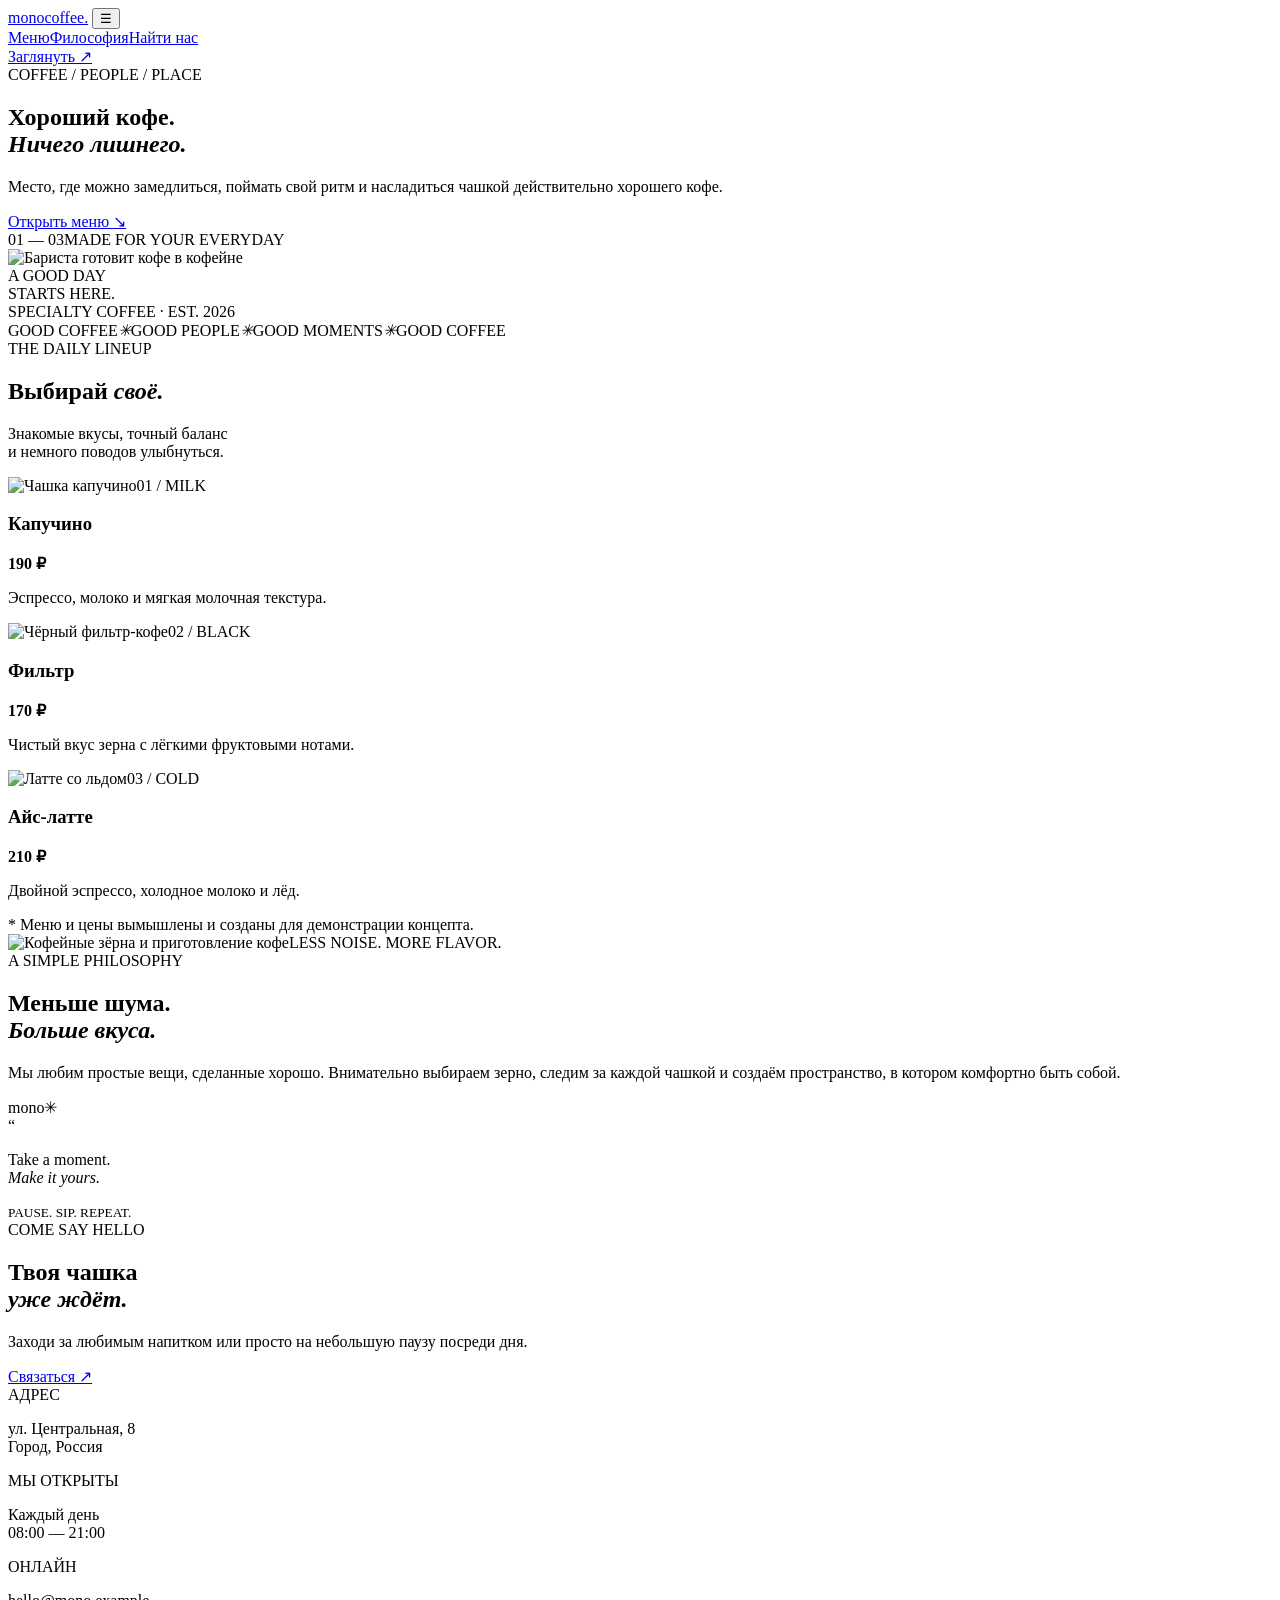
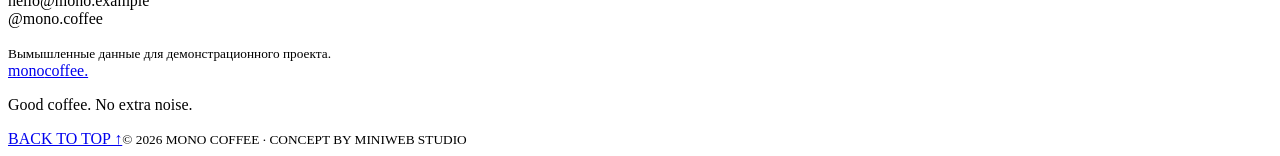
==== coffee/index.html @ cde1742e "Add Mono Coffee portfolio concept website" ====
<!DOCTYPE html>
<html lang="ru">
<head>
  <meta charset="UTF-8">
  <meta name="viewport" content="width=device-width, initial-scale=1.0">
  <meta name="theme-color" content="#e9e5dc">
  <meta name="description" content="Mono Coffee — концепт современной городской кофейни.">
  <title>Mono Coffee — кофе без лишнего</title>
  <link rel="preconnect" href="https://fonts.googleapis.com">
  <link rel="preconnect" href="https://fonts.gstatic.com" crossorigin>
  <link href="https://fonts.googleapis.com/css2?family=DM+Sans:wght@400;500;600;700&family=Playfair+Display:ital,wght@0,500;0,600;1,500;1,600&display=swap" rel="stylesheet">
  <link rel="stylesheet" href="style.css">
  <script src="script.js" defer></script>
</head>
<body>
  <header class="header">
    <a class="logo" href="#home">mono<span>coffee.</span></a>
    <button class="menu-toggle" id="menuToggle" aria-label="Открыть меню" aria-expanded="false">☰</button>
    <nav class="nav" id="nav"><a href="#menu">Меню</a><a href="#philosophy">Философия</a><a href="#visit">Найти нас</a></nav>
    <a class="header-cta" href="#visit">Заглянуть ↗</a>
  </header>

  <main>
    <section class="hero" id="home">
      <div class="hero-text">
        <div class="eyebrow"><span></span> COFFEE / PEOPLE / PLACE</div>
        <h1>Хороший кофе.<br><em>Ничего лишнего.</em></h1>
        <p>Место, где можно замедлиться, поймать свой ритм и насладиться чашкой действительно хорошего кофе.</p>
        <a class="button" href="#menu">Открыть меню <span>↘</span></a>
        <div class="hero-foot"><span>01 — 03</span><span>MADE FOR YOUR EVERYDAY</span></div>
      </div>
      <div class="hero-image">
        <img src="https://images.unsplash.com/photo-1442512595331-e89e73853f31?auto=format&fit=crop&w=1200&q=85" alt="Бариста готовит кофе в кофейне">
        <div class="image-label">A GOOD DAY<br>STARTS HERE.</div>
        <span class="vertical-note">SPECIALTY COFFEE · EST. 2026</span>
      </div>
    </section>

    <section class="ticker"><span>GOOD COFFEE</span><i>✳</i><span>GOOD PEOPLE</span><i>✳</i><span>GOOD MOMENTS</span><i>✳</i><span>GOOD COFFEE</span></section>

    <section class="menu section" id="menu">
      <div class="section-head"><div><div class="eyebrow">THE DAILY LINEUP</div><h2>Выбирай <em>своё.</em></h2></div><p>Знакомые вкусы, точный баланс<br>и немного поводов улыбнуться.</p></div>
      <div class="menu-grid">
        <article class="menu-card"><div class="menu-photo"><img src="https://images.unsplash.com/photo-1514432324607-a09d9b4aefdd?auto=format&fit=crop&w=800&q=85" alt="Чашка капучино"><span>01 / MILK</span></div><div class="menu-title"><h3>Капучино</h3><b>190 ₽</b></div><p>Эспрессо, молоко и мягкая молочная текстура.</p></article>
        <article class="menu-card"><div class="menu-photo"><img src="https://images.unsplash.com/photo-1517701604599-bb29b565090c?auto=format&fit=crop&w=800&q=85" alt="Чёрный фильтр-кофе"><span>02 / BLACK</span></div><div class="menu-title"><h3>Фильтр</h3><b>170 ₽</b></div><p>Чистый вкус зерна с лёгкими фруктовыми нотами.</p></article>
        <article class="menu-card"><div class="menu-photo"><img src="https://images.unsplash.com/photo-1461023058943-07fcbe16d735?auto=format&fit=crop&w=800&q=85" alt="Латте со льдом"><span>03 / COLD</span></div><div class="menu-title"><h3>Айс-латте</h3><b>210 ₽</b></div><p>Двойной эспрессо, холодное молоко и лёд.</p></article>
      </div>
      <div class="menu-foot">* Меню и цены вымышлены и созданы для демонстрации концепта.</div>
    </section>

    <section class="philosophy" id="philosophy">
      <div class="philosophy-photo"><img src="https://images.unsplash.com/photo-1495474472287-4d71bcdd2085?auto=format&fit=crop&w=1100&q=85" alt="Кофейные зёрна и приготовление кофе"><span>LESS NOISE. MORE FLAVOR.</span></div>
      <div class="philosophy-copy"><div class="eyebrow">A SIMPLE PHILOSOPHY</div><h2>Меньше шума.<br><em>Больше вкуса.</em></h2><p>Мы любим простые вещи, сделанные хорошо. Внимательно выбираем зерно, следим за каждой чашкой и создаём пространство, в котором комфортно быть собой.</p><div class="coffee-sign">mono<span>✳</span></div></div>
    </section>

    <section class="quote"><span>“</span><p>Take a moment.<br><em>Make it yours.</em></p><small>PAUSE. SIP. REPEAT.</small></section>

    <section class="visit section" id="visit">
      <div><div class="eyebrow">COME SAY HELLO</div><h2>Твоя чашка<br><em>уже ждёт.</em></h2><p>Заходи за любимым напитком или просто на небольшую паузу посреди дня.</p><a class="button" href="mailto:hello@mono.example">Связаться ↗</a></div>
      <div class="visit-info"><div><span>АДРЕС</span><p>ул. Центральная, 8<br>Город, Россия</p></div><div><span>МЫ ОТКРЫТЫ</span><p>Каждый день<br>08:00 — 21:00</p></div><div><span>ОНЛАЙН</span><p>hello@mono.example<br>@mono.coffee</p></div><small>Вымышленные данные для демонстрационного проекта.</small></div>
    </section>
  </main>

  <footer class="footer"><a class="logo" href="#home">mono<span>coffee.</span></a><p>Good coffee. No extra noise.</p><a href="#home">BACK TO TOP ↑</a><small>© 2026 MONO COFFEE · CONCEPT BY MINIWEB STUDIO</small></footer>
</body>
</html>
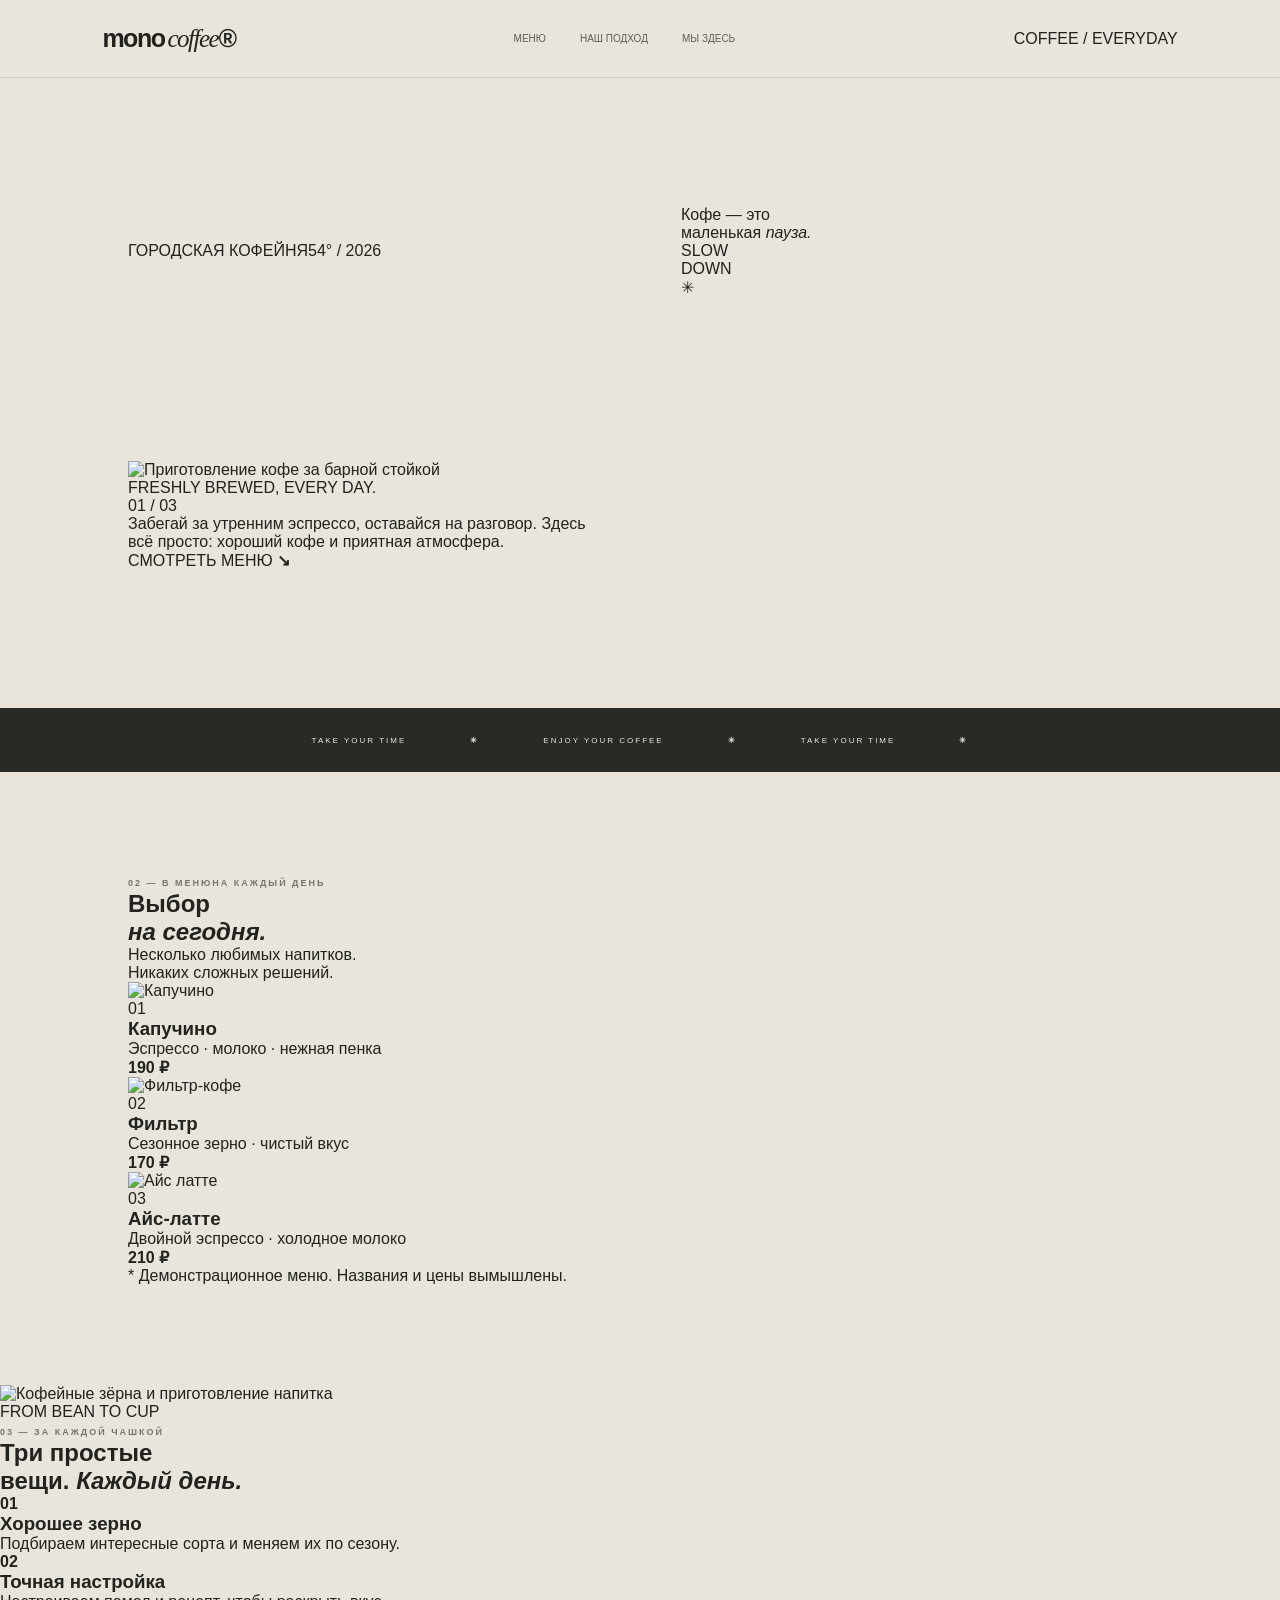
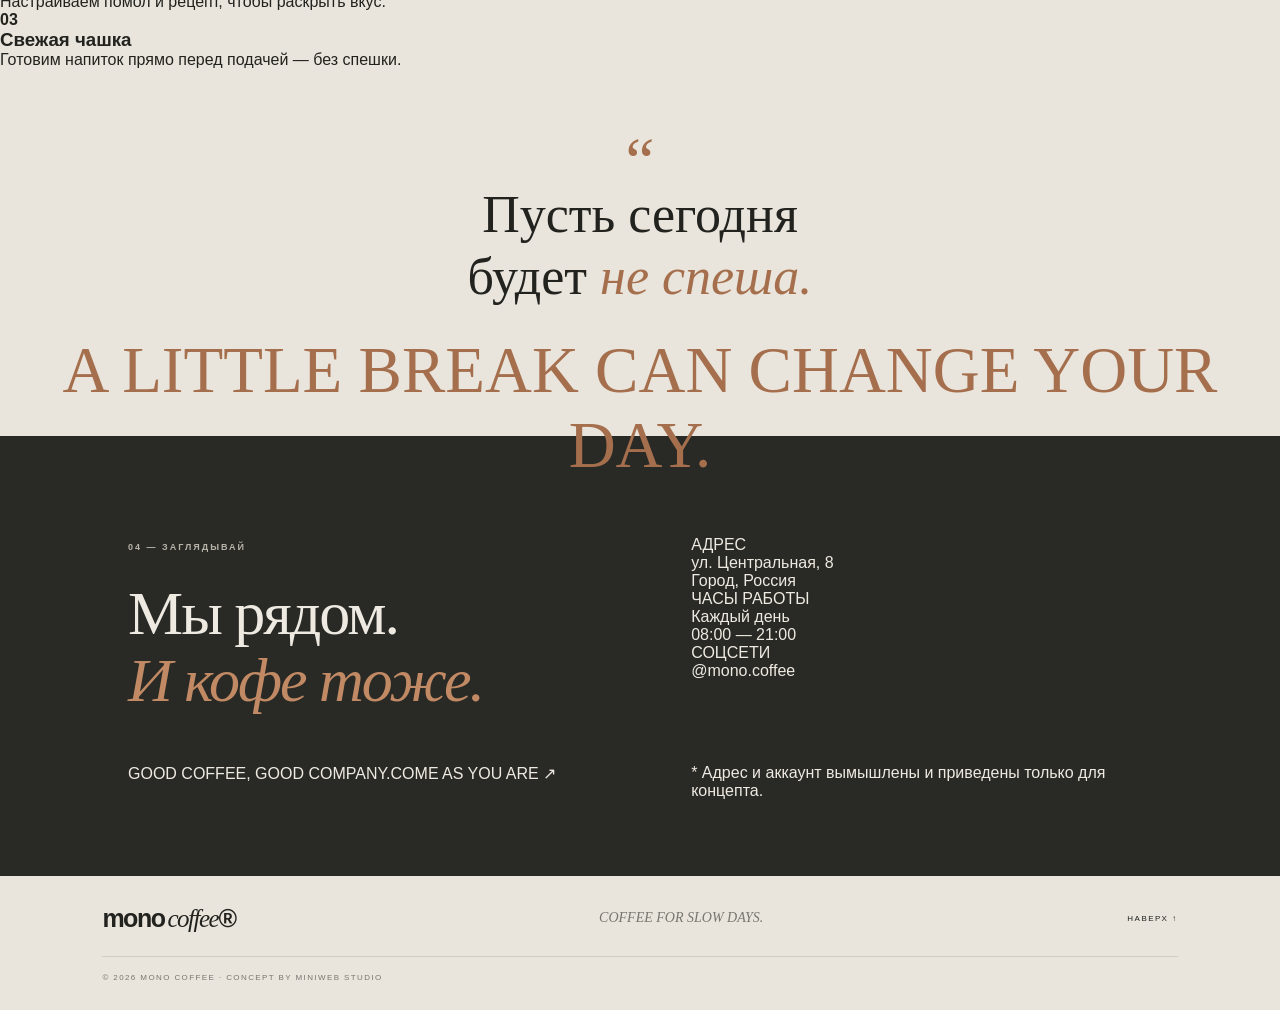
==== commit 06730472: "Redesign Mono Coffee concept" ====
--- a/coffee/index.html
+++ b/coffee/index.html
@@ -3,64 +3,108 @@
 <head>
   <meta charset="UTF-8">
   <meta name="viewport" content="width=device-width, initial-scale=1.0">
-  <meta name="theme-color" content="#e9e5dc">
-  <meta name="description" content="Mono Coffee — концепт современной городской кофейни.">
-  <title>Mono Coffee — кофе без лишнего</title>
+  <meta name="theme-color" content="#eee9df">
+  <meta name="description" content="Mono Coffee — городская кофейня и specialty coffee.">
+  <title>Mono Coffee — coffee for slow days</title>
   <link rel="preconnect" href="https://fonts.googleapis.com">
   <link rel="preconnect" href="https://fonts.gstatic.com" crossorigin>
-  <link href="https://fonts.googleapis.com/css2?family=DM+Sans:wght@400;500;600;700&family=Playfair+Display:ital,wght@0,500;0,600;1,500;1,600&display=swap" rel="stylesheet">
+  <link href="https://fonts.googleapis.com/css2?family=DM+Mono:wght@400;500&family=Manrope:wght@400;500;600;700;800&display=swap" rel="stylesheet">
   <link rel="stylesheet" href="style.css">
   <script src="script.js" defer></script>
 </head>
 <body>
   <header class="header">
-    <a class="logo" href="#home">mono<span>coffee.</span></a>
+    <a class="logo" href="#home">mono<span>coffee</span><i>®</i></a>
     <button class="menu-toggle" id="menuToggle" aria-label="Открыть меню" aria-expanded="false">☰</button>
-    <nav class="nav" id="nav"><a href="#menu">Меню</a><a href="#philosophy">Философия</a><a href="#visit">Найти нас</a></nav>
-    <a class="header-cta" href="#visit">Заглянуть ↗</a>
+    <nav class="nav" id="nav">
+      <a href="#menu">МЕНЮ</a>
+      <a href="#process">НАШ ПОДХОД</a>
+      <a href="#visit">МЫ ЗДЕСЬ</a>
+    </nav>
+    <span class="header-note">COFFEE / EVERYDAY</span>
   </header>
 
   <main>
     <section class="hero" id="home">
-      <div class="hero-text">
-        <div class="eyebrow"><span></span> COFFEE / PEOPLE / PLACE</div>
-        <h1>Хороший кофе.<br><em>Ничего лишнего.</em></h1>
-        <p>Место, где можно замедлиться, поймать свой ритм и насладиться чашкой действительно хорошего кофе.</p>
-        <a class="button" href="#menu">Открыть меню <span>↘</span></a>
-        <div class="hero-foot"><span>01 — 03</span><span>MADE FOR YOUR EVERYDAY</span></div>
+      <div class="hero-top"><span>ГОРОДСКАЯ КОФЕЙНЯ</span><span>54° / 2026</span></div>
+      <div class="hero-title">
+        <p>Кофе — это<br>маленькая <em>пауза.</em></p>
+        <span class="hero-stamp">SLOW<br>DOWN<br>✳</span>
       </div>
-      <div class="hero-image">
-        <img src="https://images.unsplash.com/photo-1442512595331-e89e73853f31?auto=format&fit=crop&w=1200&q=85" alt="Бариста готовит кофе в кофейне">
-        <div class="image-label">A GOOD DAY<br>STARTS HERE.</div>
-        <span class="vertical-note">SPECIALTY COFFEE · EST. 2026</span>
+      <div class="hero-bottom">
+        <div class="hero-photo">
+          <img src="https://images.unsplash.com/photo-1442512595331-e89e73853f31?auto=format&fit=crop&w=1500&q=85" alt="Приготовление кофе за барной стойкой">
+          <span>FRESHLY BREWED, EVERY DAY.</span>
+        </div>
+        <div class="hero-intro">
+          <span class="number">01 / 03</span>
+          <p>Забегай за утренним эспрессо, оставайся на разговор. Здесь всё просто: хороший кофе и приятная атмосфера.</p>
+          <a href="#menu" class="text-link">СМОТРЕТЬ МЕНЮ <b>↘</b></a>
+        </div>
       </div>
     </section>
 
-    <section class="ticker"><span>GOOD COFFEE</span><i>✳</i><span>GOOD PEOPLE</span><i>✳</i><span>GOOD MOMENTS</span><i>✳</i><span>GOOD COFFEE</span></section>
+    <div class="ticker"><span>TAKE YOUR TIME</span><b>✳</b><span>ENJOY YOUR COFFEE</span><b>✳</b><span>TAKE YOUR TIME</span><b>✳</b></div>
 
     <section class="menu section" id="menu">
-      <div class="section-head"><div><div class="eyebrow">THE DAILY LINEUP</div><h2>Выбирай <em>своё.</em></h2></div><p>Знакомые вкусы, точный баланс<br>и немного поводов улыбнуться.</p></div>
-      <div class="menu-grid">
-        <article class="menu-card"><div class="menu-photo"><img src="https://images.unsplash.com/photo-1514432324607-a09d9b4aefdd?auto=format&fit=crop&w=800&q=85" alt="Чашка капучино"><span>01 / MILK</span></div><div class="menu-title"><h3>Капучино</h3><b>190 ₽</b></div><p>Эспрессо, молоко и мягкая молочная текстура.</p></article>
-        <article class="menu-card"><div class="menu-photo"><img src="https://images.unsplash.com/photo-1517701604599-bb29b565090c?auto=format&fit=crop&w=800&q=85" alt="Чёрный фильтр-кофе"><span>02 / BLACK</span></div><div class="menu-title"><h3>Фильтр</h3><b>170 ₽</b></div><p>Чистый вкус зерна с лёгкими фруктовыми нотами.</p></article>
-        <article class="menu-card"><div class="menu-photo"><img src="https://images.unsplash.com/photo-1461023058943-07fcbe16d735?auto=format&fit=crop&w=800&q=85" alt="Латте со льдом"><span>03 / COLD</span></div><div class="menu-title"><h3>Айс-латте</h3><b>210 ₽</b></div><p>Двойной эспрессо, холодное молоко и лёд.</p></article>
+      <div class="section-top"><span class="eyebrow">02 — В МЕНЮ</span><span class="eyebrow">НА КАЖДЫЙ ДЕНЬ</span></div>
+      <div class="menu-heading"><h2>Выбор<br><em>на сегодня.</em></h2><p>Несколько любимых напитков.<br>Никаких сложных решений.</p></div>
+      <div class="menu-list">
+        <article class="menu-item">
+          <div class="menu-img"><img src="https://images.unsplash.com/photo-1514432324607-a09d9b4aefdd?auto=format&fit=crop&w=700&q=85" alt="Капучино"><span>01</span></div>
+          <div class="menu-desc"><h3>Капучино</h3><p>Эспрессо · молоко · нежная пенка</p></div><b class="price">190 ₽</b>
+        </article>
+        <article class="menu-item">
+          <div class="menu-img"><img src="https://images.unsplash.com/photo-1517701604599-bb29b565090c?auto=format&fit=crop&w=700&q=85" alt="Фильтр-кофе"><span>02</span></div>
+          <div class="menu-desc"><h3>Фильтр</h3><p>Сезонное зерно · чистый вкус</p></div><b class="price">170 ₽</b>
+        </article>
+        <article class="menu-item">
+          <div class="menu-img"><img src="https://images.unsplash.com/photo-1461023058943-07fcbe16d735?auto=format&fit=crop&w=700&q=85" alt="Айс латте"><span>03</span></div>
+          <div class="menu-desc"><h3>Айс-латте</h3><p>Двойной эспрессо · холодное молоко</p></div><b class="price">210 ₽</b>
+        </article>
       </div>
-      <div class="menu-foot">* Меню и цены вымышлены и созданы для демонстрации концепта.</div>
+      <p class="disclaimer">* Демонстрационное меню. Названия и цены вымышлены.</p>
     </section>
 
-    <section class="philosophy" id="philosophy">
-      <div class="philosophy-photo"><img src="https://images.unsplash.com/photo-1495474472287-4d71bcdd2085?auto=format&fit=crop&w=1100&q=85" alt="Кофейные зёрна и приготовление кофе"><span>LESS NOISE. MORE FLAVOR.</span></div>
-      <div class="philosophy-copy"><div class="eyebrow">A SIMPLE PHILOSOPHY</div><h2>Меньше шума.<br><em>Больше вкуса.</em></h2><p>Мы любим простые вещи, сделанные хорошо. Внимательно выбираем зерно, следим за каждой чашкой и создаём пространство, в котором комфортно быть собой.</p><div class="coffee-sign">mono<span>✳</span></div></div>
+    <section class="process" id="process">
+      <div class="process-image">
+        <img src="https://images.unsplash.com/photo-1495474472287-4d71bcdd2085?auto=format&fit=crop&w=1300&q=85" alt="Кофейные зёрна и приготовление напитка">
+        <span class="image-tag">FROM BEAN TO CUP</span>
+      </div>
+      <div class="process-content">
+        <span class="eyebrow">03 — ЗА КАЖДОЙ ЧАШКОЙ</span>
+        <h2>Три простые<br>вещи. <em>Каждый день.</em></h2>
+        <div class="process-steps">
+          <article><b>01</b><div><h3>Хорошее зерно</h3><p>Подбираем интересные сорта и меняем их по сезону.</p></div></article>
+          <article><b>02</b><div><h3>Точная настройка</h3><p>Настраиваем помол и рецепт, чтобы раскрыть вкус.</p></div></article>
+          <article><b>03</b><div><h3>Свежая чашка</h3><p>Готовим напиток прямо перед подачей — без спешки.</p></div></article>
+        </div>
+      </div>
     </section>
 
-    <section class="quote"><span>“</span><p>Take a moment.<br><em>Make it yours.</em></p><small>PAUSE. SIP. REPEAT.</small></section>
+    <section class="quote">
+      <span class="quote-mark">“</span>
+      <p>Пусть сегодня<br>будет <em>не спеша.</em></p>
+      <span class="quote-caption">A LITTLE BREAK CAN CHANGE YOUR DAY.</span>
+    </section>
 
     <section class="visit section" id="visit">
-      <div><div class="eyebrow">COME SAY HELLO</div><h2>Твоя чашка<br><em>уже ждёт.</em></h2><p>Заходи за любимым напитком или просто на небольшую паузу посреди дня.</p><a class="button" href="mailto:hello@mono.example">Связаться ↗</a></div>
-      <div class="visit-info"><div><span>АДРЕС</span><p>ул. Центральная, 8<br>Город, Россия</p></div><div><span>МЫ ОТКРЫТЫ</span><p>Каждый день<br>08:00 — 21:00</p></div><div><span>ОНЛАЙН</span><p>hello@mono.example<br>@mono.coffee</p></div><small>Вымышленные данные для демонстрационного проекта.</small></div>
+      <div class="visit-head"><span class="eyebrow">04 — ЗАГЛЯДЫВАЙ</span><h2>Мы рядом.<br><em>И кофе тоже.</em></h2></div>
+      <div class="visit-details">
+        <div><span>АДРЕС</span><p>ул. Центральная, 8<br>Город, Россия</p></div>
+        <div><span>ЧАСЫ РАБОТЫ</span><p>Каждый день<br>08:00 — 21:00</p></div>
+        <div><span>СОЦСЕТИ</span><p>@mono.coffee</p></div>
+      </div>
+      <div class="visit-bottom"><span>GOOD COFFEE, GOOD COMPANY.</span><span>COME AS YOU ARE ↗</span></div>
+      <p class="disclaimer">* Адрес и аккаунт вымышлены и приведены только для концепта.</p>
     </section>
   </main>
 
-  <footer class="footer"><a class="logo" href="#home">mono<span>coffee.</span></a><p>Good coffee. No extra noise.</p><a href="#home">BACK TO TOP ↑</a><small>© 2026 MONO COFFEE · CONCEPT BY MINIWEB STUDIO</small></footer>
+  <footer class="footer">
+    <a class="logo" href="#home">mono<span>coffee</span><i>®</i></a>
+    <p>COFFEE FOR SLOW DAYS.</p>
+    <a href="#home">НАВЕРХ ↑</a>
+    <small>© 2026 MONO COFFEE · CONCEPT BY MINIWEB STUDIO</small>
+  </footer>
 </body>
 </html>
--- a/coffee/style.css
+++ b/coffee/style.css
@@ -0,0 +1 @@
+:root{--bg:#e9e5dc;--paper:#f4f1ea;--ink:#22221f;--muted:#77766e;--line:#d1ccc1;--accent:#a56f4d;--dark:#292a26}*{box-sizing:border-box;margin:0;padding:0}html{scroll-behavior:smooth;scroll-padding-top:85px}body{background:var(--bg);color:var(--ink);font-family:"DM Sans",sans-serif}a{color:inherit;text-decoration:none}img{display:block;width:100%;height:100%;object-fit:cover}.header{height:78px;padding:0 8%;display:flex;align-items:center;justify-content:space-between;border-bottom:1px solid var(--line);position:sticky;top:0;background:rgba(233,229,220,.94);backdrop-filter:blur(12px);z-index:10}.logo{font-size:25px;font-weight:700;letter-spacing:-1.5px}.logo span{font-family:"Playfair Display",serif;font-weight:500;font-style:italic;margin-left:3px}.nav{display:flex;gap:34px}.nav a,.header-cta{font-size:10px;color:#5f5e57}.nav a:hover,.header-cta:hover{color:var(--accent)}.header-cta{border-bottom:1px solid #aaa397;padding-bottom:6px}.menu-toggle{display:none;border:0;background:none;font-size:24px}.hero{min-height:630px;padding:65px 10% 75px;display:grid;grid-template-columns:1fr 1fr;gap:8%;align-items:center}.eyebrow{font-size:9px;font-weight:700;letter-spacing:2px;color:#77766e}.eyebrow span{display:inline-block;width:6px;height:6px;border-radius:50%;background:var(--accent);margin-right:9px}.hero h1,.section-head h2,.philosophy-copy h2,.visit h2{font:500 clamp(48px,6vw,73px)/1.08 "Playfair Display",serif;letter-spacing:-2px;margin:26px 0}.hero h1 em,.section-head h2 em,.philosophy-copy h2 em,.visit h2 em,.quote em{font-weight:500;color:var(--accent)}.hero-text>p,.philosophy-copy>p,.visit>div>p{max-width:410px;color:var(--muted);font-size:12px;line-height:2}.button{display:inline-flex;align-items:center;gap:35px;margin-top:28px;padding:16px 21px;background:var(--ink);color:#f5f1e8;font-size:10px;transition:background .2s,transform .2s}.button:hover{background:var(--accent);transform:translateY(-3px)}.hero-foot{display:flex;gap:30px;margin-top:70px;font-size:8px;letter-spacing:1.5px;color:#89877e}.hero-image{height:460px;position:relative;margin-right:20px}.hero-image:after{content:"";position:absolute;inset:16px -16px -16px 16px;border:1px solid #a9a397}.hero-image img{position:relative;z-index:1;filter:saturate(.8)}.image-label{position:absolute;z-index:2;left:-30px;bottom:42px;background:var(--paper);padding:17px 20px;font:italic 17px/1.2 "Playfair Display",serif;color:var(--accent)}.vertical-note{position:absolute;right:-40px;top:20px;writing-mode:vertical-rl;font-size:7px;letter-spacing:2px;color:var(--muted)}.ticker{height:64px;background:var(--dark);color:#e9e5dc;display:flex;align-items:center;justify-content:center;gap:5%;font-size:8px;letter-spacing:2px}.ticker i{font-style:normal;color:#c08a65;font-size:15px}.section{padding:100px 10%}.section-head{display:flex;justify-content:space-between;align-items:end;margin-bottom:40px}.section-head h2{font-size:58px;margin:15px 0 0}.section-head>p{font-size:11px;line-height:1.8;color:var(--muted);padding-bottom:7px}.menu-grid{display:grid;grid-template-columns:repeat(3,1fr);gap:24px}.menu-photo{height:275px;position:relative;overflow:hidden;background:#d7d1c5}.menu-photo img{transition:transform .6s;filter:saturate(.82)}.menu-card:hover .menu-photo img{transform:scale(1.05)}.menu-photo span{position:absolute;left:12px;top:12px;padding:8px 10px;background:var(--paper);font-size:7px;letter-spacing:1.5px}.menu-title{display:flex;align-items:center;justify-content:space-between;margin:17px 0 7px}.menu-title h3{font:500 19px "Playfair Display",serif}.menu-title b{font-size:11px}.menu-card>p{font-size:10px;color:var(--muted);line-height:1.7}.menu-foot{font-size:9px;color:var(--muted);margin-top:28px}.philosophy{padding:85px 10%;background:#dcd6ca;display:grid;grid-template-columns:1.05fr .95fr;gap:9%;align-items:center}.philosophy-photo{height:430px;position:relative}.philosophy-photo img{filter:saturate(.7)}.philosophy-photo span{position:absolute;left:14px;bottom:14px;background:var(--paper);padding:10px 12px;font-size:7px;letter-spacing:1.5px}.philosophy-copy h2{font-size:clamp(45px,5vw,62px)}.philosophy-copy>p{max-width:420px}.coffee-sign{font:italic 38px "Playfair Display",serif;margin-top:42px}.coffee-sign span{font:15px "DM Sans",sans-serif;color:var(--accent);margin-left:10px}.quote{min-height:300px;display:flex;align-items:center;justify-content:center;flex-direction:column;text-align:center;padding:55px 15px}.quote>span{font:65px "Playfair Display",serif;color:var(--accent);height:48px}.quote p{font:500 clamp(36px,5vw,52px)/1.2 "Playfair Display",serif;margin:12px 0 24px}.quote small{font-size:8px;letter-spacing:2px;color:var(--muted)}.visit{background:var(--dark);color:#eeeae1;display:grid;grid-template-columns:1fr 1fr;gap:10%}.visit .eyebrow{color:#b8b3a8}.visit h2{font-size:clamp(45px,5vw,62px)}.visit h2 em{color:#c18a64}.visit>div>p{color:#aaa99f}.visit .button{background:#eeeae1;color:var(--dark)}.visit .button:hover{background:#c18a64}.visit-info{border-top:1px solid #565750}.visit-info>div{display:grid;grid-template-columns:125px 1fr;gap:15px;padding:19px 0;border-bottom:1px solid #565750}.visit-info span{font-size:8px;letter-spacing:1.5px;color:#c18a64}.visit-info p{font-size:11px;line-height:1.8;color:#d1cec5}.visit-info small{display:block;margin-top:17px;font-size:9px;color:#92938a;line-height:1.6}.footer{padding:28px 8%;display:flex;align-items:center;justify-content:space-between;flex-wrap:wrap;gap:15px}.footer>p{font:italic 14px "Playfair Display",serif;color:var(--muted)}.footer>a:nth-of-type(2){font-size:8px;letter-spacing:1.5px}.footer>small{width:100%;border-top:1px solid var(--line);padding-top:16px;margin-top:8px;font-size:8px;letter-spacing:1.4px;color:var(--muted)}.js-ready .menu-card,.js-ready .philosophy-photo,.js-ready .philosophy-copy,.js-ready .visit>div{opacity:0;transform:translateY(20px);transition:opacity .7s,transform .7s}.js-ready .visible{opacity:1!important;transform:translateY(0)!important}@media(max-width:850px){.hero{padding:60px 7%;gap:5%}.hero h1{font-size:56px}.hero-image{height:380px}.section{padding:80px 7%}.menu-photo{height:220px}.philosophy{padding:70px 7%;gap:6%}.philosophy-photo{height:350px}}@media(max-width:620px){.header{height:68px;padding:0 6%}.logo{font-size:23px}.menu-toggle{display:block}.header-cta{display:none}.nav{display:none;position:absolute;top:67px;left:0;right:0;background:var(--bg);padding:12px 7% 20px;flex-direction:column;gap:0;border-bottom:1px solid var(--line)}.nav.open{display:flex}.nav a{padding:13px 0}.hero{grid-template-columns:1fr;padding:52px 7% 65px;gap:42px}.hero h1{font-size:clamp(48px,12vw,64px)}.hero-foot{margin-top:40px}.hero-image{height:330px;margin:0 12px 0 0}.image-label{left:-12px}.vertical-note{right:-28px}.ticker{gap:12px;padding:0 10px}.ticker span{font-size:6px;letter-spacing:1px}.ticker i{font-size:10px}.section{padding:68px 7%}.section-head{display:block}.section-head>p{margin-top:15px}.section-head h2{font-size:48px}.menu-grid{grid-template-columns:1fr;gap:30px}.menu-photo{height:290px}.philosophy{grid-template-columns:1fr;padding:65px 7%;gap:38px}.philosophy-photo{height:310px;margin-right:12px}.philosophy-copy h2,.visit h2{font-size:47px}.coffee-sign{margin-top:25px}.quote{min-height:250px}.visit{grid-template-columns:1fr;gap:40px}.visit-info>div{grid-template-columns:105px 1fr}.footer{padding:25px 7%;justify-content:center;text-align:center}.footer>p{width:100%;order:3}.footer>small{order:4}}@media(prefers-reduced-motion:reduce){*,*::before,*::after{scroll-behavior:auto!important;animation-duration:.01ms!important;transition-duration:.01ms!important}}
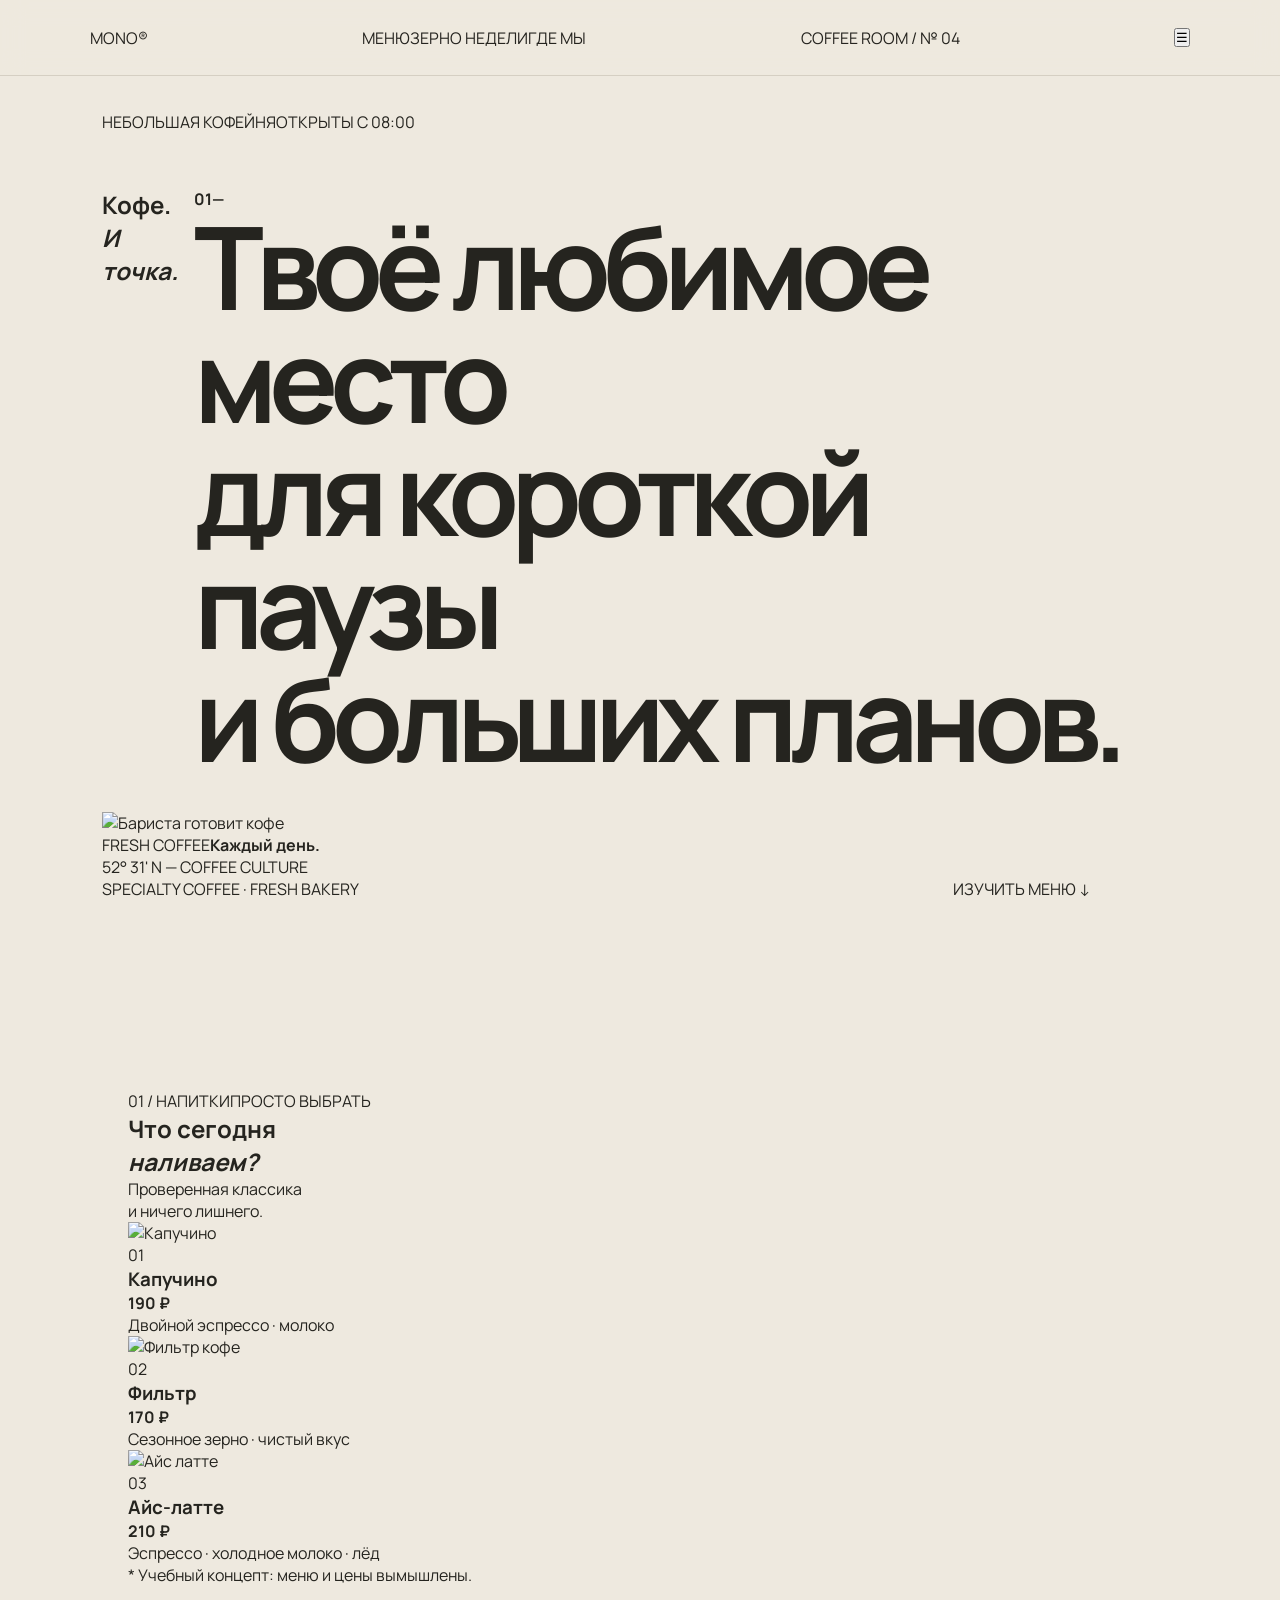
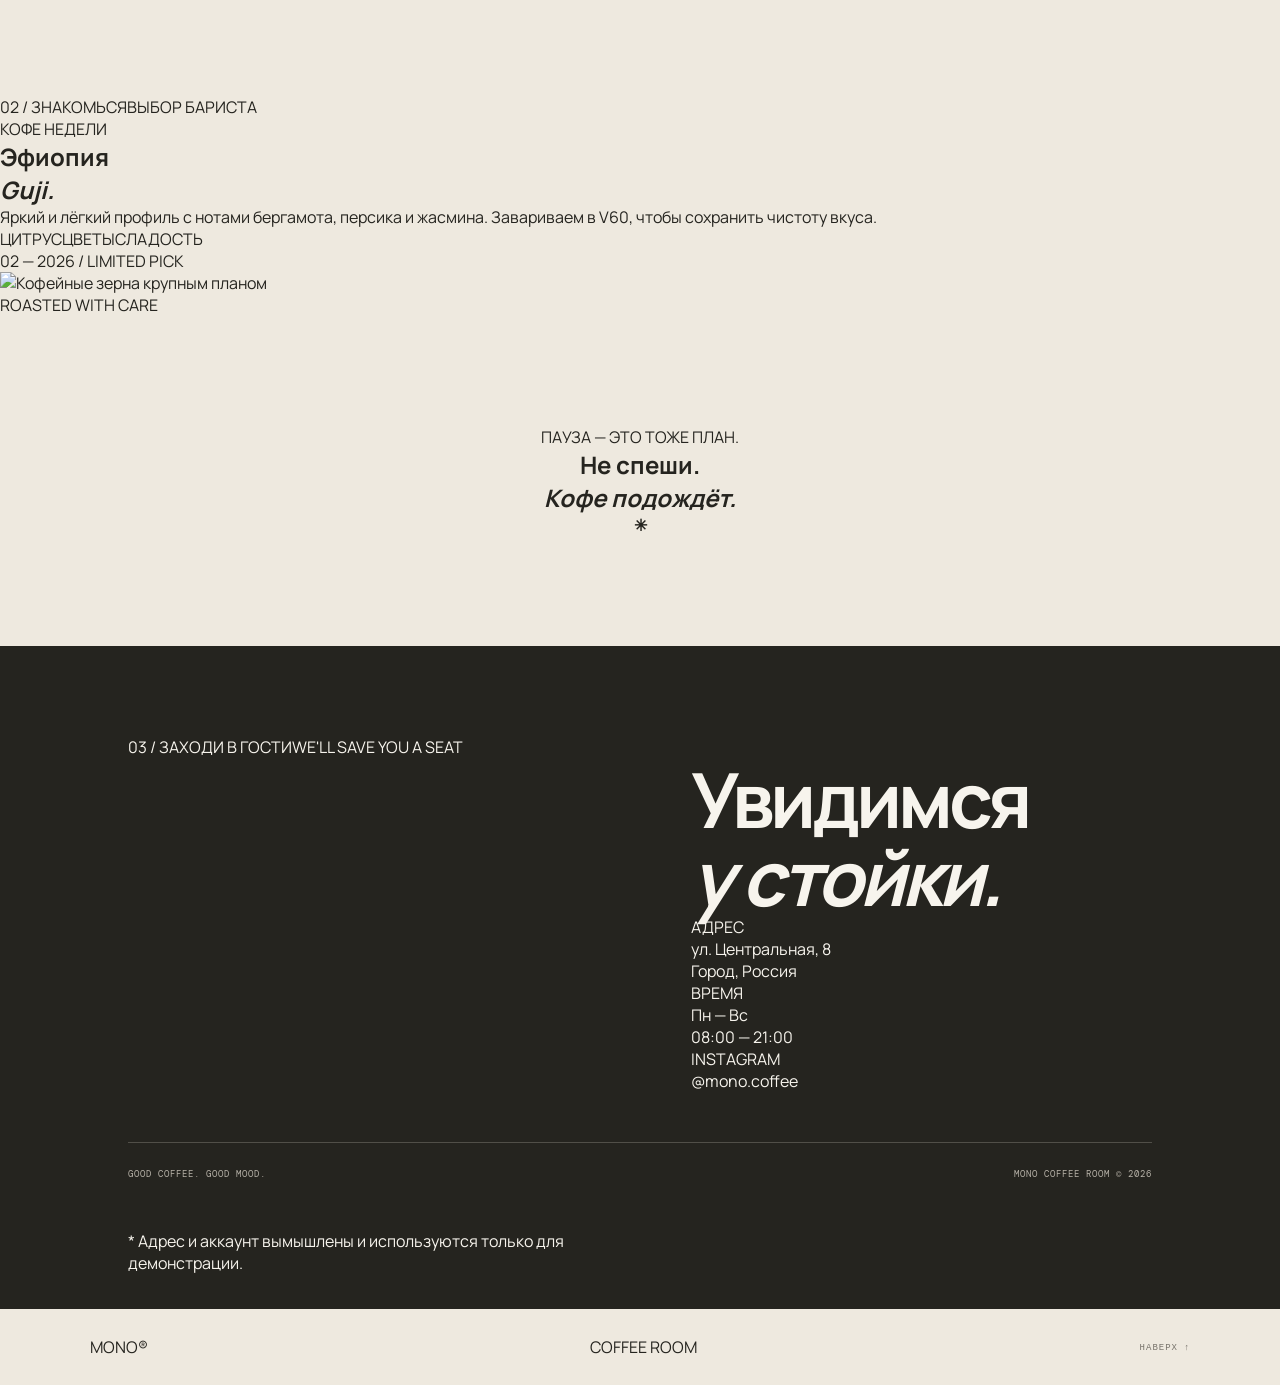
==== commit 55b748a1: "Redesign Mono Coffee visual identity v2" ====
--- a/coffee/index.html
+++ b/coffee/index.html
@@ -1,110 +1,61 @@
 <!DOCTYPE html>
 <html lang="ru">
 <head>
-  <meta charset="UTF-8">
-  <meta name="viewport" content="width=device-width, initial-scale=1.0">
-  <meta name="theme-color" content="#eee9df">
-  <meta name="description" content="Mono Coffee — городская кофейня и specialty coffee.">
-  <title>Mono Coffee — coffee for slow days</title>
-  <link rel="preconnect" href="https://fonts.googleapis.com">
-  <link rel="preconnect" href="https://fonts.gstatic.com" crossorigin>
-  <link href="https://fonts.googleapis.com/css2?family=DM+Mono:wght@400;500&family=Manrope:wght@400;500;600;700;800&display=swap" rel="stylesheet">
-  <link rel="stylesheet" href="style.css">
-  <script src="script.js" defer></script>
+<meta charset="UTF-8">
+<meta name="viewport" content="width=device-width, initial-scale=1">
+<meta name="theme-color" content="#f2f0e8">
+<meta name="description" content="Mono Coffee — кофе, выпечка и хорошее настроение.">
+<title>MONO — coffee room</title>
+<link rel="preconnect" href="https://fonts.googleapis.com">
+<link rel="preconnect" href="https://fonts.gstatic.com" crossorigin>
+<link href="https://fonts.googleapis.com/css2?family=DM+Mono:wght@400;500&family=Manrope:wght@400;500;600;700;800&display=swap" rel="stylesheet">
+<link rel="stylesheet" href="style.css?v=4">
+<script src="script.js?v=4" defer></script>
 </head>
 <body>
-  <header class="header">
-    <a class="logo" href="#home">mono<span>coffee</span><i>®</i></a>
-    <button class="menu-toggle" id="menuToggle" aria-label="Открыть меню" aria-expanded="false">☰</button>
-    <nav class="nav" id="nav">
-      <a href="#menu">МЕНЮ</a>
-      <a href="#process">НАШ ПОДХОД</a>
-      <a href="#visit">МЫ ЗДЕСЬ</a>
-    </nav>
-    <span class="header-note">COFFEE / EVERYDAY</span>
-  </header>
+<header class="header">
+  <a class="brand" href="#top">MONO<span>®</span></a>
+  <nav id="nav"><a href="#menu">МЕНЮ</a><a href="#special">ЗЕРНО НЕДЕЛИ</a><a href="#visit">ГДЕ МЫ</a></nav>
+  <span class="header-tag">COFFEE ROOM / № 04</span>
+  <button id="menuToggle" aria-label="Открыть меню" aria-expanded="false">☰</button>
+</header>
+<main id="top">
+  <section class="hero">
+    <div class="hero-kicker"><span>НЕБОЛЬШАЯ КОФЕЙНЯ</span><span>ОТКРЫТЫ С 08:00</span></div>
+    <div class="hero-title"><h1>Кофе.<br><i>И точка.</i></h1><div class="hero-aside"><b>01—</b><p>Твоё любимое место<br>для короткой паузы<br>и больших планов.</p></div></div>
+    <div class="hero-visual">
+      <img src="https://images.unsplash.com/photo-1442512595331-e89e73853f31?auto=format&fit=crop&w=1800&q=90" alt="Бариста готовит кофе">
+      <div class="hero-label"><span>FRESH COFFEE</span><b>Каждый день.</b></div>
+      <span class="hero-index">52° 31' N — COFFEE CULTURE</span>
+    </div>
+    <div class="hero-bottom"><span>SPECIALTY COFFEE · FRESH BAKERY</span><a href="#menu">ИЗУЧИТЬ МЕНЮ ↓</a></div>
+  </section>
 
-  <main>
-    <section class="hero" id="home">
-      <div class="hero-top"><span>ГОРОДСКАЯ КОФЕЙНЯ</span><span>54° / 2026</span></div>
-      <div class="hero-title">
-        <p>Кофе — это<br>маленькая <em>пауза.</em></p>
-        <span class="hero-stamp">SLOW<br>DOWN<br>✳</span>
-      </div>
-      <div class="hero-bottom">
-        <div class="hero-photo">
-          <img src="https://images.unsplash.com/photo-1442512595331-e89e73853f31?auto=format&fit=crop&w=1500&q=85" alt="Приготовление кофе за барной стойкой">
-          <span>FRESHLY BREWED, EVERY DAY.</span>
-        </div>
-        <div class="hero-intro">
-          <span class="number">01 / 03</span>
-          <p>Забегай за утренним эспрессо, оставайся на разговор. Здесь всё просто: хороший кофе и приятная атмосфера.</p>
-          <a href="#menu" class="text-link">СМОТРЕТЬ МЕНЮ <b>↘</b></a>
-        </div>
-      </div>
-    </section>
+  <section class="menu section" id="menu">
+    <div class="section-label"><span>01 / НАПИТКИ</span><span>ПРОСТО ВЫБРАТЬ</span></div>
+    <div class="menu-head"><h2>Что сегодня<br><i>наливаем?</i></h2><p>Проверенная классика<br>и ничего лишнего.</p></div>
+    <div class="menu-grid">
+      <article class="drink"><div class="drink-image"><img src="https://images.unsplash.com/photo-1514432324607-a09d9b4aefdd?auto=format&fit=crop&w=900&q=85" alt="Капучино"><span>01</span></div><div class="drink-meta"><h3>Капучино</h3><b>190 ₽</b></div><p>Двойной эспрессо · молоко</p></article>
+      <article class="drink"><div class="drink-image"><img src="https://images.unsplash.com/photo-1517701604599-bb29b565090c?auto=format&fit=crop&w=900&q=85" alt="Фильтр кофе"><span>02</span></div><div class="drink-meta"><h3>Фильтр</h3><b>170 ₽</b></div><p>Сезонное зерно · чистый вкус</p></article>
+      <article class="drink"><div class="drink-image"><img src="https://images.unsplash.com/photo-1461023058943-07fcbe16d735?auto=format&fit=crop&w=900&q=85" alt="Айс латте"><span>03</span></div><div class="drink-meta"><h3>Айс-латте</h3><b>210 ₽</b></div><p>Эспрессо · холодное молоко · лёд</p></article>
+    </div>
+    <p class="fine-print">* Учебный концепт: меню и цены вымышлены.</p>
+  </section>
 
-    <div class="ticker"><span>TAKE YOUR TIME</span><b>✳</b><span>ENJOY YOUR COFFEE</span><b>✳</b><span>TAKE YOUR TIME</span><b>✳</b></div>
+  <section class="feature" id="special">
+    <div class="feature-copy"><div class="section-label"><span>02 / ЗНАКОМЬСЯ</span><span>ВЫБОР БАРИСТА</span></div><p class="feature-overline">КОФЕ НЕДЕЛИ</p><h2>Эфиопия<br><i>Guji.</i></h2><p class="feature-text">Яркий и лёгкий профиль с нотами бергамота, персика и жасмина. Завариваем в V60, чтобы сохранить чистоту вкуса.</p><div class="taste"><span>ЦИТРУС</span><span>ЦВЕТЫ</span><span>СЛАДОСТЬ</span></div><span class="feature-number">02 — 2026 / LIMITED PICK</span></div>
+    <div class="feature-photo"><img src="https://images.unsplash.com/photo-1559525839-b184a4d698c7?auto=format&fit=crop&w=1200&q=85" alt="Кофейные зерна крупным планом"><span>ROASTED WITH CARE</span></div>
+  </section>
 
-    <section class="menu section" id="menu">
-      <div class="section-top"><span class="eyebrow">02 — В МЕНЮ</span><span class="eyebrow">НА КАЖДЫЙ ДЕНЬ</span></div>
-      <div class="menu-heading"><h2>Выбор<br><em>на сегодня.</em></h2><p>Несколько любимых напитков.<br>Никаких сложных решений.</p></div>
-      <div class="menu-list">
-        <article class="menu-item">
-          <div class="menu-img"><img src="https://images.unsplash.com/photo-1514432324607-a09d9b4aefdd?auto=format&fit=crop&w=700&q=85" alt="Капучино"><span>01</span></div>
-          <div class="menu-desc"><h3>Капучино</h3><p>Эспрессо · молоко · нежная пенка</p></div><b class="price">190 ₽</b>
-        </article>
-        <article class="menu-item">
-          <div class="menu-img"><img src="https://images.unsplash.com/photo-1517701604599-bb29b565090c?auto=format&fit=crop&w=700&q=85" alt="Фильтр-кофе"><span>02</span></div>
-          <div class="menu-desc"><h3>Фильтр</h3><p>Сезонное зерно · чистый вкус</p></div><b class="price">170 ₽</b>
-        </article>
-        <article class="menu-item">
-          <div class="menu-img"><img src="https://images.unsplash.com/photo-1461023058943-07fcbe16d735?auto=format&fit=crop&w=700&q=85" alt="Айс латте"><span>03</span></div>
-          <div class="menu-desc"><h3>Айс-латте</h3><p>Двойной эспрессо · холодное молоко</p></div><b class="price">210 ₽</b>
-        </article>
-      </div>
-      <p class="disclaimer">* Демонстрационное меню. Названия и цены вымышлены.</p>
-    </section>
+  <section class="quote"><span>ПАУЗА — ЭТО ТОЖЕ ПЛАН.</span><h2>Не спеши.<br><i>Кофе подождёт.</i></h2><b>✳</b></section>
 
-    <section class="process" id="process">
-      <div class="process-image">
-        <img src="https://images.unsplash.com/photo-1495474472287-4d71bcdd2085?auto=format&fit=crop&w=1300&q=85" alt="Кофейные зёрна и приготовление напитка">
-        <span class="image-tag">FROM BEAN TO CUP</span>
-      </div>
-      <div class="process-content">
-        <span class="eyebrow">03 — ЗА КАЖДОЙ ЧАШКОЙ</span>
-        <h2>Три простые<br>вещи. <em>Каждый день.</em></h2>
-        <div class="process-steps">
-          <article><b>01</b><div><h3>Хорошее зерно</h3><p>Подбираем интересные сорта и меняем их по сезону.</p></div></article>
-          <article><b>02</b><div><h3>Точная настройка</h3><p>Настраиваем помол и рецепт, чтобы раскрыть вкус.</p></div></article>
-          <article><b>03</b><div><h3>Свежая чашка</h3><p>Готовим напиток прямо перед подачей — без спешки.</p></div></article>
-        </div>
-      </div>
-    </section>
-
-    <section class="quote">
-      <span class="quote-mark">“</span>
-      <p>Пусть сегодня<br>будет <em>не спеша.</em></p>
-      <span class="quote-caption">A LITTLE BREAK CAN CHANGE YOUR DAY.</span>
-    </section>
-
-    <section class="visit section" id="visit">
-      <div class="visit-head"><span class="eyebrow">04 — ЗАГЛЯДЫВАЙ</span><h2>Мы рядом.<br><em>И кофе тоже.</em></h2></div>
-      <div class="visit-details">
-        <div><span>АДРЕС</span><p>ул. Центральная, 8<br>Город, Россия</p></div>
-        <div><span>ЧАСЫ РАБОТЫ</span><p>Каждый день<br>08:00 — 21:00</p></div>
-        <div><span>СОЦСЕТИ</span><p>@mono.coffee</p></div>
-      </div>
-      <div class="visit-bottom"><span>GOOD COFFEE, GOOD COMPANY.</span><span>COME AS YOU ARE ↗</span></div>
-      <p class="disclaimer">* Адрес и аккаунт вымышлены и приведены только для концепта.</p>
-    </section>
-  </main>
-
-  <footer class="footer">
-    <a class="logo" href="#home">mono<span>coffee</span><i>®</i></a>
-    <p>COFFEE FOR SLOW DAYS.</p>
-    <a href="#home">НАВЕРХ ↑</a>
-    <small>© 2026 MONO COFFEE · CONCEPT BY MINIWEB STUDIO</small>
-  </footer>
+  <section class="visit section" id="visit">
+    <div class="visit-top"><span>03 / ЗАХОДИ В ГОСТИ</span><span>WE'LL SAVE YOU A SEAT</span></div>
+    <div class="visit-main"><h2>Увидимся<br><i>у стойки.</i></h2><div class="visit-info"><div><span>АДРЕС</span><p>ул. Центральная, 8<br>Город, Россия</p></div><div><span>ВРЕМЯ</span><p>Пн — Вс<br>08:00 — 21:00</p></div><div><span>INSTAGRAM</span><p>@mono.coffee</p></div></div></div>
+    <div class="visit-bottom"><span>GOOD COFFEE. GOOD MOOD.</span><span>MONO COFFEE ROOM © 2026</span></div>
+    <p class="fine-print">* Адрес и аккаунт вымышлены и используются только для демонстрации.</p>
+  </section>
+</main>
+<footer class="footer"><a class="brand" href="#top">MONO<span>®</span></a><span>COFFEE ROOM</span><a href="#top">НАВЕРХ ↑</a></footer>
 </body>
 </html>
--- a/coffee/style.css
+++ b/coffee/style.css
@@ -1 +1 @@
-:root{--bg:#e9e5dc;--paper:#f4f1ea;--ink:#22221f;--muted:#77766e;--line:#d1ccc1;--accent:#a56f4d;--dark:#292a26}*{box-sizing:border-box;margin:0;padding:0}html{scroll-behavior:smooth;scroll-padding-top:85px}body{background:var(--bg);color:var(--ink);font-family:"DM Sans",sans-serif}a{color:inherit;text-decoration:none}img{display:block;width:100%;height:100%;object-fit:cover}.header{height:78px;padding:0 8%;display:flex;align-items:center;justify-content:space-between;border-bottom:1px solid var(--line);position:sticky;top:0;background:rgba(233,229,220,.94);backdrop-filter:blur(12px);z-index:10}.logo{font-size:25px;font-weight:700;letter-spacing:-1.5px}.logo span{font-family:"Playfair Display",serif;font-weight:500;font-style:italic;margin-left:3px}.nav{display:flex;gap:34px}.nav a,.header-cta{font-size:10px;color:#5f5e57}.nav a:hover,.header-cta:hover{color:var(--accent)}.header-cta{border-bottom:1px solid #aaa397;padding-bottom:6px}.menu-toggle{display:none;border:0;background:none;font-size:24px}.hero{min-height:630px;padding:65px 10% 75px;display:grid;grid-template-columns:1fr 1fr;gap:8%;align-items:center}.eyebrow{font-size:9px;font-weight:700;letter-spacing:2px;color:#77766e}.eyebrow span{display:inline-block;width:6px;height:6px;border-radius:50%;background:var(--accent);margin-right:9px}.hero h1,.section-head h2,.philosophy-copy h2,.visit h2{font:500 clamp(48px,6vw,73px)/1.08 "Playfair Display",serif;letter-spacing:-2px;margin:26px 0}.hero h1 em,.section-head h2 em,.philosophy-copy h2 em,.visit h2 em,.quote em{font-weight:500;color:var(--accent)}.hero-text>p,.philosophy-copy>p,.visit>div>p{max-width:410px;color:var(--muted);font-size:12px;line-height:2}.button{display:inline-flex;align-items:center;gap:35px;margin-top:28px;padding:16px 21px;background:var(--ink);color:#f5f1e8;font-size:10px;transition:background .2s,transform .2s}.button:hover{background:var(--accent);transform:translateY(-3px)}.hero-foot{display:flex;gap:30px;margin-top:70px;font-size:8px;letter-spacing:1.5px;color:#89877e}.hero-image{height:460px;position:relative;margin-right:20px}.hero-image:after{content:"";position:absolute;inset:16px -16px -16px 16px;border:1px solid #a9a397}.hero-image img{position:relative;z-index:1;filter:saturate(.8)}.image-label{position:absolute;z-index:2;left:-30px;bottom:42px;background:var(--paper);padding:17px 20px;font:italic 17px/1.2 "Playfair Display",serif;color:var(--accent)}.vertical-note{position:absolute;right:-40px;top:20px;writing-mode:vertical-rl;font-size:7px;letter-spacing:2px;color:var(--muted)}.ticker{height:64px;background:var(--dark);color:#e9e5dc;display:flex;align-items:center;justify-content:center;gap:5%;font-size:8px;letter-spacing:2px}.ticker i{font-style:normal;color:#c08a65;font-size:15px}.section{padding:100px 10%}.section-head{display:flex;justify-content:space-between;align-items:end;margin-bottom:40px}.section-head h2{font-size:58px;margin:15px 0 0}.section-head>p{font-size:11px;line-height:1.8;color:var(--muted);padding-bottom:7px}.menu-grid{display:grid;grid-template-columns:repeat(3,1fr);gap:24px}.menu-photo{height:275px;position:relative;overflow:hidden;background:#d7d1c5}.menu-photo img{transition:transform .6s;filter:saturate(.82)}.menu-card:hover .menu-photo img{transform:scale(1.05)}.menu-photo span{position:absolute;left:12px;top:12px;padding:8px 10px;background:var(--paper);font-size:7px;letter-spacing:1.5px}.menu-title{display:flex;align-items:center;justify-content:space-between;margin:17px 0 7px}.menu-title h3{font:500 19px "Playfair Display",serif}.menu-title b{font-size:11px}.menu-card>p{font-size:10px;color:var(--muted);line-height:1.7}.menu-foot{font-size:9px;color:var(--muted);margin-top:28px}.philosophy{padding:85px 10%;background:#dcd6ca;display:grid;grid-template-columns:1.05fr .95fr;gap:9%;align-items:center}.philosophy-photo{height:430px;position:relative}.philosophy-photo img{filter:saturate(.7)}.philosophy-photo span{position:absolute;left:14px;bottom:14px;background:var(--paper);padding:10px 12px;font-size:7px;letter-spacing:1.5px}.philosophy-copy h2{font-size:clamp(45px,5vw,62px)}.philosophy-copy>p{max-width:420px}.coffee-sign{font:italic 38px "Playfair Display",serif;margin-top:42px}.coffee-sign span{font:15px "DM Sans",sans-serif;color:var(--accent);margin-left:10px}.quote{min-height:300px;display:flex;align-items:center;justify-content:center;flex-direction:column;text-align:center;padding:55px 15px}.quote>span{font:65px "Playfair Display",serif;color:var(--accent);height:48px}.quote p{font:500 clamp(36px,5vw,52px)/1.2 "Playfair Display",serif;margin:12px 0 24px}.quote small{font-size:8px;letter-spacing:2px;color:var(--muted)}.visit{background:var(--dark);color:#eeeae1;display:grid;grid-template-columns:1fr 1fr;gap:10%}.visit .eyebrow{color:#b8b3a8}.visit h2{font-size:clamp(45px,5vw,62px)}.visit h2 em{color:#c18a64}.visit>div>p{color:#aaa99f}.visit .button{background:#eeeae1;color:var(--dark)}.visit .button:hover{background:#c18a64}.visit-info{border-top:1px solid #565750}.visit-info>div{display:grid;grid-template-columns:125px 1fr;gap:15px;padding:19px 0;border-bottom:1px solid #565750}.visit-info span{font-size:8px;letter-spacing:1.5px;color:#c18a64}.visit-info p{font-size:11px;line-height:1.8;color:#d1cec5}.visit-info small{display:block;margin-top:17px;font-size:9px;color:#92938a;line-height:1.6}.footer{padding:28px 8%;display:flex;align-items:center;justify-content:space-between;flex-wrap:wrap;gap:15px}.footer>p{font:italic 14px "Playfair Display",serif;color:var(--muted)}.footer>a:nth-of-type(2){font-size:8px;letter-spacing:1.5px}.footer>small{width:100%;border-top:1px solid var(--line);padding-top:16px;margin-top:8px;font-size:8px;letter-spacing:1.4px;color:var(--muted)}.js-ready .menu-card,.js-ready .philosophy-photo,.js-ready .philosophy-copy,.js-ready .visit>div{opacity:0;transform:translateY(20px);transition:opacity .7s,transform .7s}.js-ready .visible{opacity:1!important;transform:translateY(0)!important}@media(max-width:850px){.hero{padding:60px 7%;gap:5%}.hero h1{font-size:56px}.hero-image{height:380px}.section{padding:80px 7%}.menu-photo{height:220px}.philosophy{padding:70px 7%;gap:6%}.philosophy-photo{height:350px}}@media(max-width:620px){.header{height:68px;padding:0 6%}.logo{font-size:23px}.menu-toggle{display:block}.header-cta{display:none}.nav{display:none;position:absolute;top:67px;left:0;right:0;background:var(--bg);padding:12px 7% 20px;flex-direction:column;gap:0;border-bottom:1px solid var(--line)}.nav.open{display:flex}.nav a{padding:13px 0}.hero{grid-template-columns:1fr;padding:52px 7% 65px;gap:42px}.hero h1{font-size:clamp(48px,12vw,64px)}.hero-foot{margin-top:40px}.hero-image{height:330px;margin:0 12px 0 0}.image-label{left:-12px}.vertical-note{right:-28px}.ticker{gap:12px;padding:0 10px}.ticker span{font-size:6px;letter-spacing:1px}.ticker i{font-size:10px}.section{padding:68px 7%}.section-head{display:block}.section-head>p{margin-top:15px}.section-head h2{font-size:48px}.menu-grid{grid-template-columns:1fr;gap:30px}.menu-photo{height:290px}.philosophy{grid-template-columns:1fr;padding:65px 7%;gap:38px}.philosophy-photo{height:310px;margin-right:12px}.philosophy-copy h2,.visit h2{font-size:47px}.coffee-sign{margin-top:25px}.quote{min-height:250px}.visit{grid-template-columns:1fr;gap:40px}.visit-info>div{grid-template-columns:105px 1fr}.footer{padding:25px 7%;justify-content:center;text-align:center}.footer>p{width:100%;order:3}.footer>small{order:4}}@media(prefers-reduced-motion:reduce){*,*::before,*::after{scroll-behavior:auto!important;animation-duration:.01ms!important;transition-duration:.01ms!important}}+:root{--bg:#eee9df;--paper:#f7f4ed;--ink:#25241f;--muted:#77736b;--line:#d5cfc3;--orange:#d36d42;--olive:#72765a}*{box-sizing:border-box;margin:0;padding:0}html{scroll-behavior:smooth;scroll-padding-top:82px}body{background:var(--bg);color:var(--ink);font-family:Manrope,Arial,sans-serif}a{color:inherit;text-decoration:none}img{width:100%;height:100%;display:block;object-fit:cover}.header{height:76px;padding:0 7%;display:flex;align-items:center;justify-content:space-between;border-bottom:1px solid var(--line);position:sticky;top:0;background:rgba(238,233,223,.94);backdrop-filter:blur(12px);z-index:10}.logo{font-size:23px;font-weight:800;letter-spacing:-1.8px}.logo span{font-weight:500}.logo i{font:9px DM Mono,monospace;vertical-align:top;margin-left:3px}.nav{display:flex;gap:34px}.nav a,.header-note{font:9px DM Mono,monospace;letter-spacing:1px}.nav a{transition:color .2s}.nav a:hover,.text-link:hover{color:var(--orange)}.header-note{color:var(--muted)}.menu-toggle{display:none;border:0;background:none;font-size:24px}.hero{padding:35px 8% 80px;max-width:1600px;margin:auto}.hero-top,.section-top{display:flex;justify-content:space-between;font:9px DM Mono,monospace;letter-spacing:1.2px;color:var(--muted)}.hero-title{display:flex;align-items:flex-start;justify-content:space-between;padding:55px 0 38px}.hero-title p{font-size:clamp(60px,9vw,124px);line-height:.98;font-weight:700;letter-spacing:-8px}.hero-title em,.menu-heading em,.process-content h2 em,.quote em,.visit h2 em{font-style:normal;color:var(--orange)}.hero-stamp{width:88px;height:88px;border:1px solid var(--orange);border-radius:50%;display:grid;place-content:center;text-align:center;color:var(--orange);font:11px/1.25 DM Mono,monospace;transform:rotate(12deg);margin:20px 8% 0 0}.hero-bottom{display:grid;grid-template-columns:1.55fr .45fr;gap:7%;align-items:end}.hero-photo{height:420px;position:relative;overflow:hidden;background:#d4cbbd}.hero-photo img{filter:saturate(.72)}.hero-photo>span,.image-tag{position:absolute;left:18px;bottom:18px;background:var(--paper);padding:10px 13px;font:9px DM Mono,monospace;letter-spacing:1px}.hero-intro{padding-bottom:10px}.number,.eyebrow{font:9px DM Mono,monospace;letter-spacing:1.4px;color:var(--muted)}.hero-intro p{font-size:13px;line-height:1.9;margin:25px 0 30px;max-width:270px}.text-link{font:10px DM Mono,monospace;letter-spacing:.6px;border-bottom:1px solid var(--ink);padding-bottom:9px;display:inline-flex;gap:24px;transition:color .2s}.ticker{height:62px;background:var(--olive);color:#f4f0e8;display:flex;justify-content:center;align-items:center;gap:5%;font:10px DM Mono,monospace;letter-spacing:1.5px}.ticker b{font-size:15px;color:#e6a17b}.section{padding:110px 10%}.menu{max-width:1450px;margin:auto}.section-top{margin-bottom:55px}.menu-heading{display:flex;align-items:end;justify-content:space-between;margin-bottom:48px}.menu-heading h2,.process-content h2,.visit h2{font-size:clamp(48px,6vw,76px);line-height:1.02;letter-spacing:-4px}.menu-heading p{font-size:11px;line-height:1.9;color:var(--muted);margin:0 5% 7px 0}.menu-list{border-top:1px solid var(--line)}.menu-item{display:grid;grid-template-columns:130px 1fr auto;gap:28px;align-items:center;padding:18px 0;border-bottom:1px solid var(--line)}.menu-img{height:105px;position:relative;overflow:hidden;background:#d7d0c4}.menu-img img{filter:saturate(.7);transition:transform .5s}.menu-item:hover img{transform:scale(1.06)}.menu-img span{position:absolute;top:7px;left:7px;background:var(--paper);padding:5px 7px;font:8px DM Mono,monospace}.menu-desc h3{font-size:21px;letter-spacing:-.6px}.menu-desc p{font-size:10px;color:var(--muted);margin-top:7px}.price{font:12px DM Mono,monospace}.disclaimer{font-size:9px;color:var(--muted);margin-top:22px}.process{background:#e2ddd2;padding:90px 8%;display:grid;grid-template-columns:1.05fr .95fr;gap:9%;align-items:center}.process-image{height:520px;position:relative}.process-image img{filter:saturate(.65)}.image-tag{left:auto;right:15px;bottom:15px}.process-content h2{margin:25px 0 45px}.process-steps article{display:grid;grid-template-columns:38px 1fr;gap:15px;padding:17px 0;border-top:1px solid #c9c2b6}.process-steps article>b{font:10px DM Mono,monospace;color:var(--orange);padding-top:3px}.process-steps h3{font-size:14px}.process-steps p{font-size:10px;color:var(--muted);line-height:1.8;margin-top:5px}.quote{min-height:330px;display:flex;flex-direction:column;align-items:center;justify-content:center;text-align:center;padding:60px 15px}.quote-mark{font:60px Georgia;color:var(--orange);height:50px}.quote p{font-size:clamp(40px,6vw,66px);font-weight:700;line-height:1.05;letter-spacing:-3px;margin:12px 0 25px}.quote-caption{font:9px DM Mono,monospace;letter-spacing:1.5px;color:var(--muted)}.visit{background:var(--ink);color:var(--paper);display:grid;grid-template-columns:1fr 1fr;gap:50px 10%;padding-top:90px;padding-bottom:35px}.visit .eyebrow{color:#aaa69c}.visit h2{margin-top:25px}.visit-details{border-top:1px solid #514f48}.visit-details>div{display:grid;grid-template-columns:130px 1fr;gap:15px;padding:20px 0;border-bottom:1px solid #514f48}.visit-details span{font:9px DM Mono,monospace;color:#d88962;letter-spacing:1px}.visit-details p{font-size:12px;line-height:1.8;color:#ddd8ce}.visit-bottom{grid-column:1/-1;display:flex;justify-content:space-between;border-top:1px solid #514f48;padding-top:25px;font:9px DM Mono,monospace;letter-spacing:1px;color:#b7b2a8}.visit>.disclaimer{grid-column:1/-1;color:#8d8981;margin-top:-35px}.footer{padding:27px 7%;display:flex;align-items:center;justify-content:space-between;flex-wrap:wrap;gap:15px}.footer>p,.footer>a:nth-of-type(2){font:9px DM Mono,monospace;letter-spacing:1px;color:var(--muted)}.footer>small{width:100%;border-top:1px solid var(--line);padding-top:16px;margin-top:8px;font:8px DM Mono,monospace;letter-spacing:1px;color:var(--muted)}.js-ready .menu-item,.js-ready .process-image,.js-ready .process-content,.js-ready .quote p,.js-ready .visit-details{opacity:0;transform:translateY(18px);transition:opacity .65s,transform .65s}.js-ready .visible{opacity:1!important;transform:translateY(0)!important}@media(max-width:800px){.hero{padding-left:6%;padding-right:6%}.hero-title p{letter-spacing:-5px}.hero-bottom{grid-template-columns:1.3fr .7fr;gap:5%}.hero-photo{height:350px}.section{padding:85px 7%}.process{padding:75px 6%;gap:6%}.process-image{height:420px}.process-content h2{font-size:52px}}@media(max-width:600px){.header{height:66px;padding:0 6%}.logo{font-size:21px}.menu-toggle{display:block}.header-note{display:none}.nav{display:none;position:absolute;top:65px;left:0;right:0;background:var(--bg);padding:12px 6% 20px;flex-direction:column;gap:0;border-bottom:1px solid var(--line)}.nav.open{display:flex}.nav a{padding:14px 0}.hero{padding:28px 6% 58px}.hero-title{padding:45px 0 30px}.hero-title p{font-size:clamp(53px,12vw,76px);letter-spacing:-4px}.hero-stamp{width:65px;height:65px;font-size:9px;margin:8px 0 0 8px;flex-shrink:0}.hero-bottom{grid-template-columns:1fr;gap:25px}.hero-photo{height:300px}.hero-intro p{max-width:340px;margin:15px 0 20px}.ticker{height:52px;gap:12px;font-size:7px;letter-spacing:.8px}.ticker b{font-size:11px}.section{padding:70px 6%}.section-top{margin-bottom:38px}.menu-heading{display:block;margin-bottom:30px}.menu-heading h2,.process-content h2,.visit h2{font-size:52px}.menu-heading p{margin:18px 0 0}.menu-item{grid-template-columns:85px 1fr auto;gap:13px;padding:13px 0}.menu-img{height:82px}.menu-desc h3{font-size:16px}.menu-desc p{font-size:8px;line-height:1.5}.price{font-size:10px}.process{grid-template-columns:1fr;padding:60px 6%;gap:35px}.process-image{height:300px}.process-content h2{margin:18px 0 28px}.process-steps article{padding:14px 0}.quote{min-height:260px}.quote p{font-size:48px}.visit{grid-template-columns:1fr;gap:32px;padding:65px 6% 28px}.visit-details>div{grid-template-columns:105px 1fr}.visit-bottom{gap:15px;font-size:7px}.visit>.disclaimer{margin-top:-20px}.footer{padding:24px 6%;justify-content:center;text-align:center}.footer>p{width:100%;order:3}.footer>small{order:4}}@media(prefers-reduced-motion:reduce){*,*::before,*::after{scroll-behavior:auto!important;transition-duration:.01ms!important}}
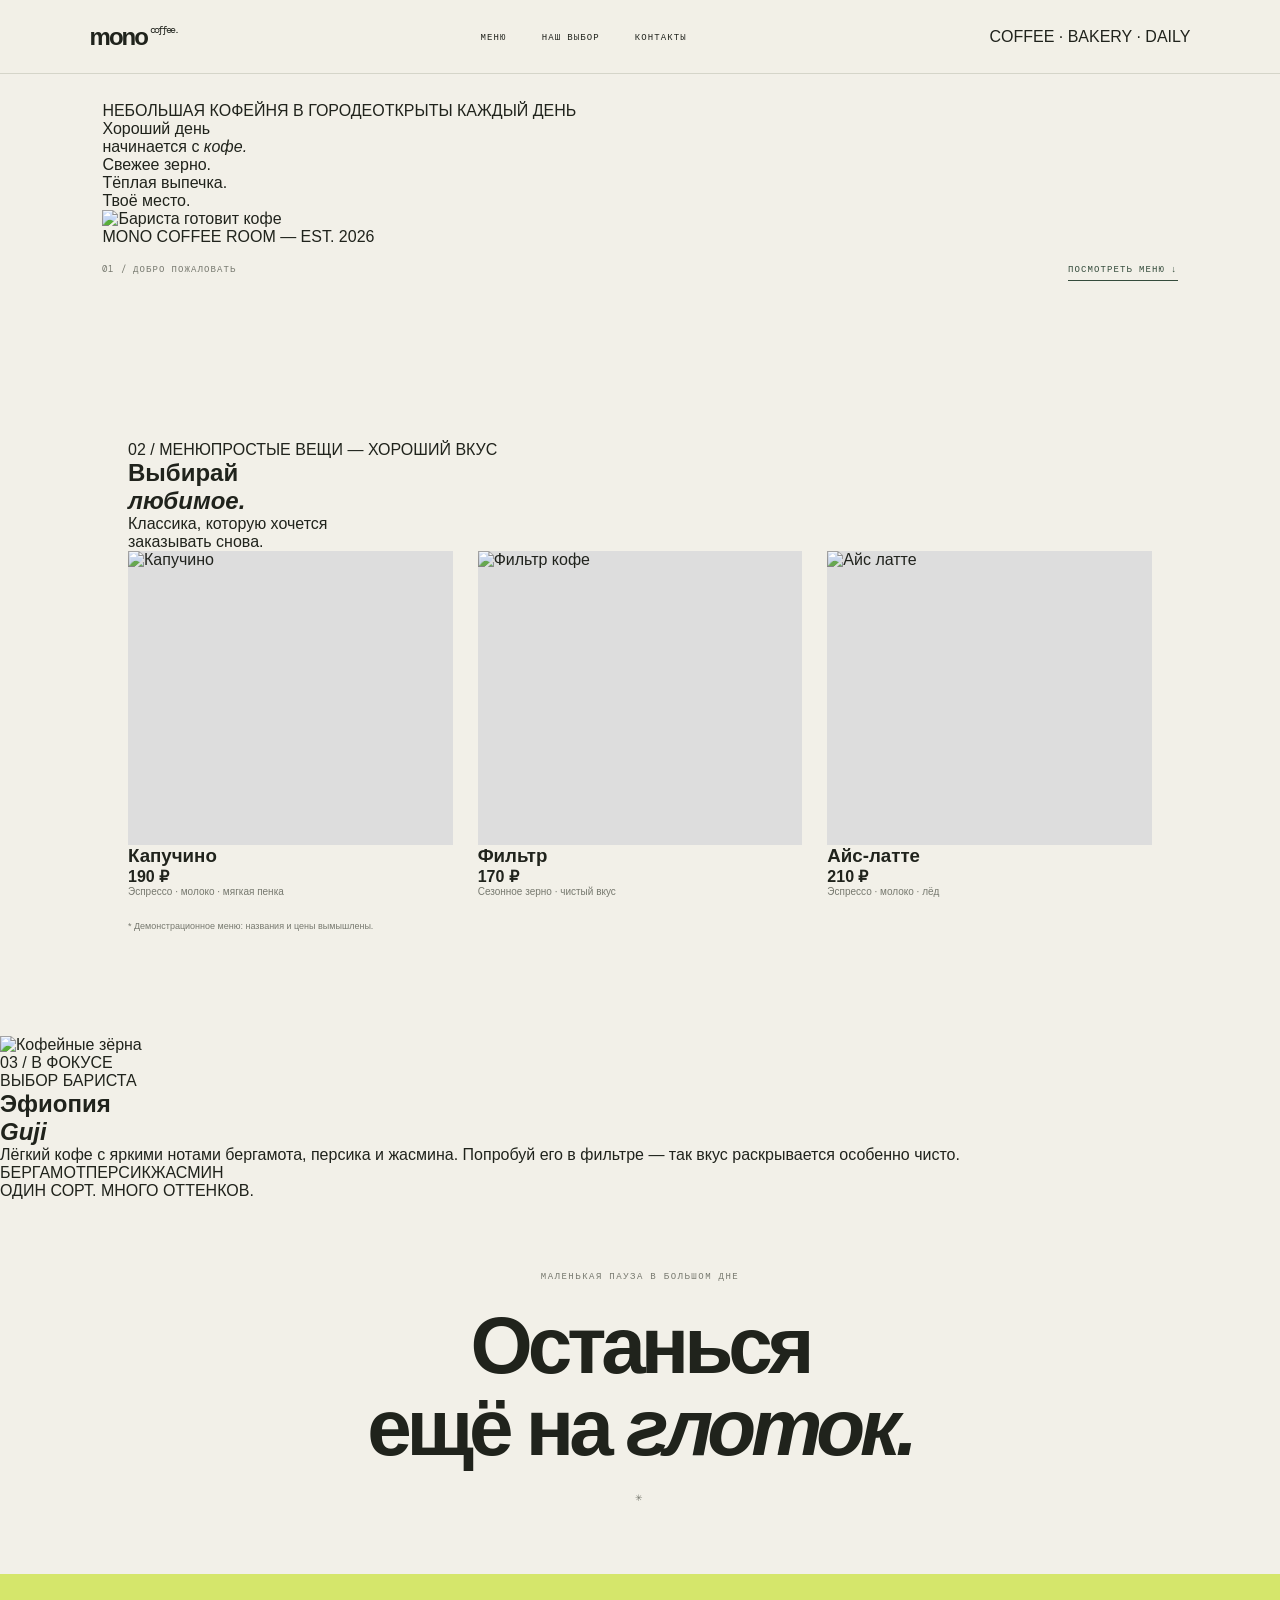
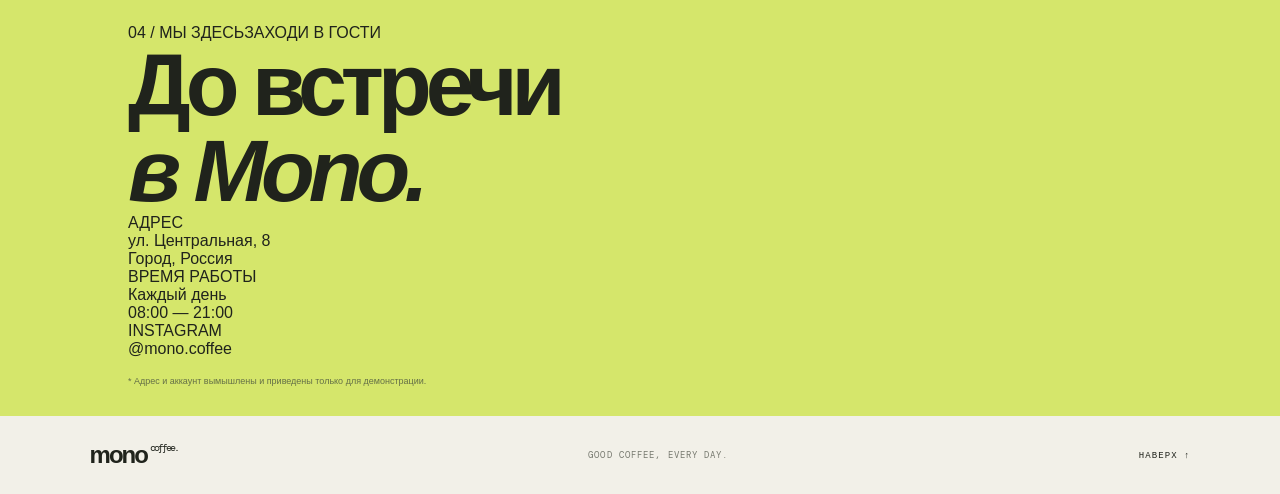
==== commit 4f29c12f: "Polish Mono Coffee typography and responsive layout" ====
--- a/coffee/index.html
+++ b/coffee/index.html
@@ -3,59 +3,68 @@
 <head>
 <meta charset="UTF-8">
 <meta name="viewport" content="width=device-width, initial-scale=1">
-<meta name="theme-color" content="#f2f0e8">
+<meta name="theme-color" content="#f5f2eb">
 <meta name="description" content="Mono Coffee — кофе, выпечка и хорошее настроение.">
-<title>MONO — coffee room</title>
+<title>Mono Coffee — coffee room</title>
 <link rel="preconnect" href="https://fonts.googleapis.com">
 <link rel="preconnect" href="https://fonts.gstatic.com" crossorigin>
-<link href="https://fonts.googleapis.com/css2?family=DM+Mono:wght@400;500&family=Manrope:wght@400;500;600;700;800&display=swap" rel="stylesheet">
-<link rel="stylesheet" href="style.css?v=4">
-<script src="script.js?v=4" defer></script>
+<link href="https://fonts.googleapis.com/css2?family=DM+Mono:wght@400;500&family=Onest:wght@400;500;600;700;800&display=swap" rel="stylesheet">
+<link rel="stylesheet" href="style.css?v=5">
+<script src="script.js?v=5" defer></script>
 </head>
 <body>
 <header class="header">
-  <a class="brand" href="#top">MONO<span>®</span></a>
-  <nav id="nav"><a href="#menu">МЕНЮ</a><a href="#special">ЗЕРНО НЕДЕЛИ</a><a href="#visit">ГДЕ МЫ</a></nav>
-  <span class="header-tag">COFFEE ROOM / № 04</span>
+  <a class="brand" href="#top">mono<span>coffee.</span></a>
+  <nav id="nav"><a href="#menu">МЕНЮ</a><a href="#special">НАШ ВЫБОР</a><a href="#visit">КОНТАКТЫ</a></nav>
+  <span class="header-note">COFFEE · BAKERY · DAILY</span>
   <button id="menuToggle" aria-label="Открыть меню" aria-expanded="false">☰</button>
 </header>
 <main id="top">
   <section class="hero">
-    <div class="hero-kicker"><span>НЕБОЛЬШАЯ КОФЕЙНЯ</span><span>ОТКРЫТЫ С 08:00</span></div>
-    <div class="hero-title"><h1>Кофе.<br><i>И точка.</i></h1><div class="hero-aside"><b>01—</b><p>Твоё любимое место<br>для короткой паузы<br>и больших планов.</p></div></div>
-    <div class="hero-visual">
+    <div class="hero-top"><span>НЕБОЛЬШАЯ КОФЕЙНЯ В ГОРОДЕ</span><span>ОТКРЫТЫ КАЖДЫЙ ДЕНЬ</span></div>
+    <div class="hero-heading"><p>Хороший день<br>начинается с <em>кофе.</em></p><span class="hero-note">Свежее зерно.<br>Тёплая выпечка.<br>Твоё место.</span></div>
+    <div class="hero-image">
       <img src="https://images.unsplash.com/photo-1442512595331-e89e73853f31?auto=format&fit=crop&w=1800&q=90" alt="Бариста готовит кофе">
-      <div class="hero-label"><span>FRESH COFFEE</span><b>Каждый день.</b></div>
-      <span class="hero-index">52° 31' N — COFFEE CULTURE</span>
+      <span class="image-caption">MONO COFFEE ROOM — EST. 2026</span>
     </div>
-    <div class="hero-bottom"><span>SPECIALTY COFFEE · FRESH BAKERY</span><a href="#menu">ИЗУЧИТЬ МЕНЮ ↓</a></div>
+    <div class="hero-bottom"><span>01 / ДОБРО ПОЖАЛОВАТЬ</span><a href="#menu">ПОСМОТРЕТЬ МЕНЮ <b>↓</b></a></div>
   </section>
 
   <section class="menu section" id="menu">
-    <div class="section-label"><span>01 / НАПИТКИ</span><span>ПРОСТО ВЫБРАТЬ</span></div>
-    <div class="menu-head"><h2>Что сегодня<br><i>наливаем?</i></h2><p>Проверенная классика<br>и ничего лишнего.</p></div>
+    <div class="section-top"><span>02 / МЕНЮ</span><span>ПРОСТЫЕ ВЕЩИ — ХОРОШИЙ ВКУС</span></div>
+    <div class="section-heading"><h2>Выбирай<br><em>любимое.</em></h2><p>Классика, которую хочется<br>заказывать снова.</p></div>
     <div class="menu-grid">
-      <article class="drink"><div class="drink-image"><img src="https://images.unsplash.com/photo-1514432324607-a09d9b4aefdd?auto=format&fit=crop&w=900&q=85" alt="Капучино"><span>01</span></div><div class="drink-meta"><h3>Капучино</h3><b>190 ₽</b></div><p>Двойной эспрессо · молоко</p></article>
-      <article class="drink"><div class="drink-image"><img src="https://images.unsplash.com/photo-1517701604599-bb29b565090c?auto=format&fit=crop&w=900&q=85" alt="Фильтр кофе"><span>02</span></div><div class="drink-meta"><h3>Фильтр</h3><b>170 ₽</b></div><p>Сезонное зерно · чистый вкус</p></article>
-      <article class="drink"><div class="drink-image"><img src="https://images.unsplash.com/photo-1461023058943-07fcbe16d735?auto=format&fit=crop&w=900&q=85" alt="Айс латте"><span>03</span></div><div class="drink-meta"><h3>Айс-латте</h3><b>210 ₽</b></div><p>Эспрессо · холодное молоко · лёд</p></article>
+      <article class="drink"><div class="drink-image"><img src="https://images.unsplash.com/photo-1514432324607-a09d9b4aefdd?auto=format&fit=crop&w=900&q=85" alt="Капучино"></div><div class="drink-title"><h3>Капучино</h3><b>190 ₽</b></div><p>Эспрессо · молоко · мягкая пенка</p></article>
+      <article class="drink"><div class="drink-image"><img src="https://images.unsplash.com/photo-1517701604599-bb29b565090c?auto=format&fit=crop&w=900&q=85" alt="Фильтр кофе"></div><div class="drink-title"><h3>Фильтр</h3><b>170 ₽</b></div><p>Сезонное зерно · чистый вкус</p></article>
+      <article class="drink"><div class="drink-image"><img src="https://images.unsplash.com/photo-1461023058943-07fcbe16d735?auto=format&fit=crop&w=900&q=85" alt="Айс латте"></div><div class="drink-title"><h3>Айс-латте</h3><b>210 ₽</b></div><p>Эспрессо · молоко · лёд</p></article>
     </div>
-    <p class="fine-print">* Учебный концепт: меню и цены вымышлены.</p>
+    <p class="fine-print">* Демонстрационное меню: названия и цены вымышлены.</p>
   </section>
 
-  <section class="feature" id="special">
-    <div class="feature-copy"><div class="section-label"><span>02 / ЗНАКОМЬСЯ</span><span>ВЫБОР БАРИСТА</span></div><p class="feature-overline">КОФЕ НЕДЕЛИ</p><h2>Эфиопия<br><i>Guji.</i></h2><p class="feature-text">Яркий и лёгкий профиль с нотами бергамота, персика и жасмина. Завариваем в V60, чтобы сохранить чистоту вкуса.</p><div class="taste"><span>ЦИТРУС</span><span>ЦВЕТЫ</span><span>СЛАДОСТЬ</span></div><span class="feature-number">02 — 2026 / LIMITED PICK</span></div>
-    <div class="feature-photo"><img src="https://images.unsplash.com/photo-1559525839-b184a4d698c7?auto=format&fit=crop&w=1200&q=85" alt="Кофейные зерна крупным планом"><span>ROASTED WITH CARE</span></div>
+  <section class="special" id="special">
+    <div class="special-photo"><img src="https://images.unsplash.com/photo-1559525839-b184a4d698c7?auto=format&fit=crop&w=1200&q=85" alt="Кофейные зёрна"></div>
+    <div class="special-content">
+      <span class="eyebrow">03 / В ФОКУСЕ</span>
+      <p class="special-kicker">ВЫБОР БАРИСТА</p>
+      <h2>Эфиопия<br><em>Guji</em></h2>
+      <p class="special-description">Лёгкий кофе с яркими нотами бергамота, персика и жасмина. Попробуй его в фильтре — так вкус раскрывается особенно чисто.</p>
+      <div class="flavours"><span>БЕРГАМОТ</span><span>ПЕРСИК</span><span>ЖАСМИН</span></div>
+      <span class="special-foot">ОДИН СОРТ. МНОГО ОТТЕНКОВ.</span>
+    </div>
   </section>
 
-  <section class="quote"><span>ПАУЗА — ЭТО ТОЖЕ ПЛАН.</span><h2>Не спеши.<br><i>Кофе подождёт.</i></h2><b>✳</b></section>
+  <section class="quote"><span>МАЛЕНЬКАЯ ПАУЗА В БОЛЬШОМ ДНЕ</span><h2>Останься<br>ещё на <em>глоток.</em></h2><span class="quote-star">✳</span></section>
 
   <section class="visit section" id="visit">
-    <div class="visit-top"><span>03 / ЗАХОДИ В ГОСТИ</span><span>WE'LL SAVE YOU A SEAT</span></div>
-    <div class="visit-main"><h2>Увидимся<br><i>у стойки.</i></h2><div class="visit-info"><div><span>АДРЕС</span><p>ул. Центральная, 8<br>Город, Россия</p></div><div><span>ВРЕМЯ</span><p>Пн — Вс<br>08:00 — 21:00</p></div><div><span>INSTAGRAM</span><p>@mono.coffee</p></div></div></div>
-    <div class="visit-bottom"><span>GOOD COFFEE. GOOD MOOD.</span><span>MONO COFFEE ROOM © 2026</span></div>
-    <p class="fine-print">* Адрес и аккаунт вымышлены и используются только для демонстрации.</p>
+    <div class="section-top"><span>04 / МЫ ЗДЕСЬ</span><span>ЗАХОДИ В ГОСТИ</span></div>
+    <div class="visit-layout"><h2>До встречи<br><em>в Mono.</em></h2><div class="visit-details">
+      <div><span>АДРЕС</span><p>ул. Центральная, 8<br>Город, Россия</p></div>
+      <div><span>ВРЕМЯ РАБОТЫ</span><p>Каждый день<br>08:00 — 21:00</p></div>
+      <div><span>INSTAGRAM</span><p>@mono.coffee</p></div>
+    </div></div>
+    <p class="fine-print">* Адрес и аккаунт вымышлены и приведены только для демонстрации.</p>
   </section>
 </main>
-<footer class="footer"><a class="brand" href="#top">MONO<span>®</span></a><span>COFFEE ROOM</span><a href="#top">НАВЕРХ ↑</a></footer>
+<footer class="footer"><a class="brand" href="#top">mono<span>coffee.</span></a><span>GOOD COFFEE, EVERY DAY.</span><a href="#top">НАВЕРХ ↑</a></footer>
 </body>
 </html>
--- a/coffee/style.css
+++ b/coffee/style.css
@@ -1 +1 @@
-:root{--bg:#eee9df;--paper:#f7f4ed;--ink:#25241f;--muted:#77736b;--line:#d5cfc3;--orange:#d36d42;--olive:#72765a}*{box-sizing:border-box;margin:0;padding:0}html{scroll-behavior:smooth;scroll-padding-top:82px}body{background:var(--bg);color:var(--ink);font-family:Manrope,Arial,sans-serif}a{color:inherit;text-decoration:none}img{width:100%;height:100%;display:block;object-fit:cover}.header{height:76px;padding:0 7%;display:flex;align-items:center;justify-content:space-between;border-bottom:1px solid var(--line);position:sticky;top:0;background:rgba(238,233,223,.94);backdrop-filter:blur(12px);z-index:10}.logo{font-size:23px;font-weight:800;letter-spacing:-1.8px}.logo span{font-weight:500}.logo i{font:9px DM Mono,monospace;vertical-align:top;margin-left:3px}.nav{display:flex;gap:34px}.nav a,.header-note{font:9px DM Mono,monospace;letter-spacing:1px}.nav a{transition:color .2s}.nav a:hover,.text-link:hover{color:var(--orange)}.header-note{color:var(--muted)}.menu-toggle{display:none;border:0;background:none;font-size:24px}.hero{padding:35px 8% 80px;max-width:1600px;margin:auto}.hero-top,.section-top{display:flex;justify-content:space-between;font:9px DM Mono,monospace;letter-spacing:1.2px;color:var(--muted)}.hero-title{display:flex;align-items:flex-start;justify-content:space-between;padding:55px 0 38px}.hero-title p{font-size:clamp(60px,9vw,124px);line-height:.98;font-weight:700;letter-spacing:-8px}.hero-title em,.menu-heading em,.process-content h2 em,.quote em,.visit h2 em{font-style:normal;color:var(--orange)}.hero-stamp{width:88px;height:88px;border:1px solid var(--orange);border-radius:50%;display:grid;place-content:center;text-align:center;color:var(--orange);font:11px/1.25 DM Mono,monospace;transform:rotate(12deg);margin:20px 8% 0 0}.hero-bottom{display:grid;grid-template-columns:1.55fr .45fr;gap:7%;align-items:end}.hero-photo{height:420px;position:relative;overflow:hidden;background:#d4cbbd}.hero-photo img{filter:saturate(.72)}.hero-photo>span,.image-tag{position:absolute;left:18px;bottom:18px;background:var(--paper);padding:10px 13px;font:9px DM Mono,monospace;letter-spacing:1px}.hero-intro{padding-bottom:10px}.number,.eyebrow{font:9px DM Mono,monospace;letter-spacing:1.4px;color:var(--muted)}.hero-intro p{font-size:13px;line-height:1.9;margin:25px 0 30px;max-width:270px}.text-link{font:10px DM Mono,monospace;letter-spacing:.6px;border-bottom:1px solid var(--ink);padding-bottom:9px;display:inline-flex;gap:24px;transition:color .2s}.ticker{height:62px;background:var(--olive);color:#f4f0e8;display:flex;justify-content:center;align-items:center;gap:5%;font:10px DM Mono,monospace;letter-spacing:1.5px}.ticker b{font-size:15px;color:#e6a17b}.section{padding:110px 10%}.menu{max-width:1450px;margin:auto}.section-top{margin-bottom:55px}.menu-heading{display:flex;align-items:end;justify-content:space-between;margin-bottom:48px}.menu-heading h2,.process-content h2,.visit h2{font-size:clamp(48px,6vw,76px);line-height:1.02;letter-spacing:-4px}.menu-heading p{font-size:11px;line-height:1.9;color:var(--muted);margin:0 5% 7px 0}.menu-list{border-top:1px solid var(--line)}.menu-item{display:grid;grid-template-columns:130px 1fr auto;gap:28px;align-items:center;padding:18px 0;border-bottom:1px solid var(--line)}.menu-img{height:105px;position:relative;overflow:hidden;background:#d7d0c4}.menu-img img{filter:saturate(.7);transition:transform .5s}.menu-item:hover img{transform:scale(1.06)}.menu-img span{position:absolute;top:7px;left:7px;background:var(--paper);padding:5px 7px;font:8px DM Mono,monospace}.menu-desc h3{font-size:21px;letter-spacing:-.6px}.menu-desc p{font-size:10px;color:var(--muted);margin-top:7px}.price{font:12px DM Mono,monospace}.disclaimer{font-size:9px;color:var(--muted);margin-top:22px}.process{background:#e2ddd2;padding:90px 8%;display:grid;grid-template-columns:1.05fr .95fr;gap:9%;align-items:center}.process-image{height:520px;position:relative}.process-image img{filter:saturate(.65)}.image-tag{left:auto;right:15px;bottom:15px}.process-content h2{margin:25px 0 45px}.process-steps article{display:grid;grid-template-columns:38px 1fr;gap:15px;padding:17px 0;border-top:1px solid #c9c2b6}.process-steps article>b{font:10px DM Mono,monospace;color:var(--orange);padding-top:3px}.process-steps h3{font-size:14px}.process-steps p{font-size:10px;color:var(--muted);line-height:1.8;margin-top:5px}.quote{min-height:330px;display:flex;flex-direction:column;align-items:center;justify-content:center;text-align:center;padding:60px 15px}.quote-mark{font:60px Georgia;color:var(--orange);height:50px}.quote p{font-size:clamp(40px,6vw,66px);font-weight:700;line-height:1.05;letter-spacing:-3px;margin:12px 0 25px}.quote-caption{font:9px DM Mono,monospace;letter-spacing:1.5px;color:var(--muted)}.visit{background:var(--ink);color:var(--paper);display:grid;grid-template-columns:1fr 1fr;gap:50px 10%;padding-top:90px;padding-bottom:35px}.visit .eyebrow{color:#aaa69c}.visit h2{margin-top:25px}.visit-details{border-top:1px solid #514f48}.visit-details>div{display:grid;grid-template-columns:130px 1fr;gap:15px;padding:20px 0;border-bottom:1px solid #514f48}.visit-details span{font:9px DM Mono,monospace;color:#d88962;letter-spacing:1px}.visit-details p{font-size:12px;line-height:1.8;color:#ddd8ce}.visit-bottom{grid-column:1/-1;display:flex;justify-content:space-between;border-top:1px solid #514f48;padding-top:25px;font:9px DM Mono,monospace;letter-spacing:1px;color:#b7b2a8}.visit>.disclaimer{grid-column:1/-1;color:#8d8981;margin-top:-35px}.footer{padding:27px 7%;display:flex;align-items:center;justify-content:space-between;flex-wrap:wrap;gap:15px}.footer>p,.footer>a:nth-of-type(2){font:9px DM Mono,monospace;letter-spacing:1px;color:var(--muted)}.footer>small{width:100%;border-top:1px solid var(--line);padding-top:16px;margin-top:8px;font:8px DM Mono,monospace;letter-spacing:1px;color:var(--muted)}.js-ready .menu-item,.js-ready .process-image,.js-ready .process-content,.js-ready .quote p,.js-ready .visit-details{opacity:0;transform:translateY(18px);transition:opacity .65s,transform .65s}.js-ready .visible{opacity:1!important;transform:translateY(0)!important}@media(max-width:800px){.hero{padding-left:6%;padding-right:6%}.hero-title p{letter-spacing:-5px}.hero-bottom{grid-template-columns:1.3fr .7fr;gap:5%}.hero-photo{height:350px}.section{padding:85px 7%}.process{padding:75px 6%;gap:6%}.process-image{height:420px}.process-content h2{font-size:52px}}@media(max-width:600px){.header{height:66px;padding:0 6%}.logo{font-size:21px}.menu-toggle{display:block}.header-note{display:none}.nav{display:none;position:absolute;top:65px;left:0;right:0;background:var(--bg);padding:12px 6% 20px;flex-direction:column;gap:0;border-bottom:1px solid var(--line)}.nav.open{display:flex}.nav a{padding:14px 0}.hero{padding:28px 6% 58px}.hero-title{padding:45px 0 30px}.hero-title p{font-size:clamp(53px,12vw,76px);letter-spacing:-4px}.hero-stamp{width:65px;height:65px;font-size:9px;margin:8px 0 0 8px;flex-shrink:0}.hero-bottom{grid-template-columns:1fr;gap:25px}.hero-photo{height:300px}.hero-intro p{max-width:340px;margin:15px 0 20px}.ticker{height:52px;gap:12px;font-size:7px;letter-spacing:.8px}.ticker b{font-size:11px}.section{padding:70px 6%}.section-top{margin-bottom:38px}.menu-heading{display:block;margin-bottom:30px}.menu-heading h2,.process-content h2,.visit h2{font-size:52px}.menu-heading p{margin:18px 0 0}.menu-item{grid-template-columns:85px 1fr auto;gap:13px;padding:13px 0}.menu-img{height:82px}.menu-desc h3{font-size:16px}.menu-desc p{font-size:8px;line-height:1.5}.price{font-size:10px}.process{grid-template-columns:1fr;padding:60px 6%;gap:35px}.process-image{height:300px}.process-content h2{margin:18px 0 28px}.process-steps article{padding:14px 0}.quote{min-height:260px}.quote p{font-size:48px}.visit{grid-template-columns:1fr;gap:32px;padding:65px 6% 28px}.visit-details>div{grid-template-columns:105px 1fr}.visit-bottom{gap:15px;font-size:7px}.visit>.disclaimer{margin-top:-20px}.footer{padding:24px 6%;justify-content:center;text-align:center}.footer>p{width:100%;order:3}.footer>small{order:4}}@media(prefers-reduced-motion:reduce){*,*::before,*::after{scroll-behavior:auto!important;transition-duration:.01ms!important}}+:root{--bg:#f2f0e8;--ink:#20231c;--green:#344b3b;--lime:#d5e66b;--muted:#77796f;--line:#d5d5c9;--white:#faf9f4}*{box-sizing:border-box;margin:0;padding:0}html{scroll-behavior:smooth;scroll-padding-top:80px}body{background:var(--bg);color:var(--ink);font-family:Manrope,Arial,sans-serif}a{color:inherit;text-decoration:none}img{display:block;width:100%;height:100%;object-fit:cover}.header{height:74px;padding:0 7%;display:flex;align-items:center;justify-content:space-between;border-bottom:1px solid var(--line);position:sticky;top:0;background:rgba(242,240,232,.96);z-index:20}.brand{font-size:24px;font-weight:800;letter-spacing:-2px}.brand span{font:10px DM Mono,monospace;vertical-align:top;margin-left:3px}.header nav{display:flex;gap:35px}.header nav a,.header-tag,.hero-kicker,.hero-bottom,.section-label,.feature-overline,.feature-number,.feature-photo>span,.taste,.visit-top,.visit-info span,.visit-bottom,.footer>span,.footer>a:last-child{font:9px DM Mono,monospace;letter-spacing:1.1px}.header nav a:hover,.footer a:hover{color:#72834a}.header-tag{color:var(--muted)}#menuToggle{display:none;border:0;background:none;font-size:23px}.hero{padding:28px 8% 55px;max-width:1600px;margin:auto}.hero-kicker,.section-label,.visit-top{display:flex;justify-content:space-between;color:var(--muted)}.hero-title{display:flex;justify-content:space-between;align-items:end;padding:42px 0 32px}.hero-title h1{font-size:clamp(82px,13vw,174px);line-height:.82;letter-spacing:-12px;font-weight:800}.hero-title h1 i,.menu-head h2 i,.feature h2 i,.quote h2 i,.visit h2 i{font-style:normal;color:var(--green)}.hero-aside{display:flex;gap:18px;align-items:flex-start;margin:0 7% 5px 0}.hero-aside b{font:12px DM Mono,monospace;color:#788b50}.hero-aside p{font-size:11px;line-height:1.9}.hero-visual{height:clamp(300px,43vw,570px);position:relative;overflow:hidden;background:#d5d5c9}.hero-visual img{filter:saturate(.72)}.hero-label{position:absolute;left:25px;bottom:25px;background:var(--lime);padding:15px 20px;display:flex;flex-direction:column;gap:5px}.hero-label span{font:8px DM Mono,monospace;letter-spacing:1px}.hero-label b{font-size:18px}.hero-index{position:absolute;right:18px;top:18px;color:white;font:8px DM Mono,monospace;letter-spacing:1px;writing-mode:vertical-rl}.hero-bottom{display:flex;justify-content:space-between;padding-top:17px;color:var(--muted)}.hero-bottom a{color:var(--green);border-bottom:1px solid var(--green);padding-bottom:5px}.section{padding:105px 10%}.menu{max-width:1500px;margin:auto}.section-label{padding-bottom:17px;border-bottom:1px solid var(--line)}.menu-head{display:flex;justify-content:space-between;align-items:end;margin:32px 0 45px}.menu-head h2,.feature h2,.visit h2{font-size:clamp(55px,7vw,88px);line-height:.98;letter-spacing:-6px}.menu-head>p{font-size:11px;line-height:1.9;color:var(--muted);margin:0 7% 8px 0}.menu-grid{display:grid;grid-template-columns:repeat(3,1fr);gap:25px}.drink-image{height:clamp(190px,23vw,320px);position:relative;overflow:hidden;background:#ddd}.drink-image img{filter:saturate(.75);transition:transform .5s}.drink:hover img{transform:scale(1.05)}.drink-image span{position:absolute;top:12px;left:12px;background:var(--lime);padding:7px 10px;font:9px DM Mono,monospace}.drink-meta{display:flex;justify-content:space-between;align-items:center;margin:17px 0 6px}.drink-meta h3{font-size:19px;letter-spacing:-.5px}.drink-meta b{font:11px DM Mono,monospace}.drink>p{font-size:10px;color:var(--muted)}.fine-print{font-size:9px;color:var(--muted);margin-top:24px}.feature{background:var(--green);color:var(--white);display:grid;grid-template-columns:1fr 1fr;min-height:600px}.feature-copy{padding:80px 12% 65px 16%;display:flex;flex-direction:column;align-items:flex-start}.feature .section-label{width:100%;border-color:#657467;color:#c5cabb}.feature-overline{color:var(--lime);margin-top:65px}.feature h2{margin:18px 0 25px;font-size:clamp(65px,8vw,100px)}.feature h2 i{color:var(--lime)}.feature-text{font-size:12px;line-height:2;color:#d0d5cb;max-width:360px}.taste{display:flex;gap:9px;flex-wrap:wrap;margin-top:27px}.taste span{border:1px solid #839080;padding:8px 10px;color:var(--lime);font-size:8px}.feature-number{margin-top:auto;padding-top:50px;color:#aeb8a9}.feature-photo{min-height:600px;position:relative}.feature-photo img{filter:saturate(.65)}.feature-photo>span{position:absolute;right:18px;bottom:18px;background:var(--lime);color:var(--ink);padding:11px 14px}.quote{min-height:370px;display:flex;flex-direction:column;align-items:center;justify-content:center;text-align:center;padding:70px 15px}.quote>span{font:9px DM Mono,monospace;letter-spacing:1.5px;color:var(--muted)}.quote h2{font-size:clamp(46px,7vw,80px);line-height:1.02;letter-spacing:-5px;margin:23px 0}.quote>b{color:#82934f;font-size:22px}.visit{background:var(--lime);padding-top:50px;padding-bottom:30px}.visit-top{color:#555d3b}.visit-main{display:grid;grid-template-columns:1fr 1fr;gap:10%;align-items:end;padding:65px 0 80px}.visit h2 i{color:#596b43}.visit-info{border-top:1px solid #aebd5d}.visit-info>div{display:grid;grid-template-columns:120px 1fr;gap:15px;padding:17px 0;border-bottom:1px solid #aebd5d}.visit-info span{color:#596b43}.visit-info p{font-size:12px;line-height:1.8}.visit-bottom{border-top:1px solid #aebd5d;padding-top:17px;display:flex;justify-content:space-between;color:#596b43}.visit>.fine-print{color:#657047;margin-top:18px}.footer{padding:25px 7%;display:flex;align-items:center;justify-content:space-between}.footer>span{color:var(--muted)}.js-ready .drink,.js-ready .feature-photo,.js-ready .feature-copy,.js-ready .visit-info{opacity:0;transform:translateY(18px);transition:opacity .65s,transform .65s}.js-ready .visible{opacity:1!important;transform:translateY(0)!important}@media(max-width:750px){.hero{padding-left:6%;padding-right:6%}.hero-title h1{letter-spacing:-7px}.section{padding:80px 7%}.feature-copy{padding:65px 9%}.feature-photo{min-height:520px}}@media(max-width:560px){.header{height:65px;padding:0 6%}.brand{font-size:22px}.header-tag{display:none}#menuToggle{display:block}.header nav{display:none;position:absolute;top:64px;left:0;right:0;background:var(--bg);padding:12px 6% 18px;flex-direction:column;gap:0;border-bottom:1px solid var(--line)}.header nav.open{display:flex}.header nav a{padding:14px 0}.hero{padding:25px 6% 45px}.hero-title{padding:45px 0 28px;align-items:flex-end}.hero-title h1{font-size:clamp(68px,17vw,94px);letter-spacing:-6px}.hero-aside{margin:0 0 4px 10px;gap:8px}.hero-aside p{font-size:9px}.hero-visual{height:300px}.hero-label{left:12px;bottom:12px;padding:10px 13px}.hero-label b{font-size:14px}.hero-bottom{font-size:7px;gap:10px}.hero-bottom a{font-size:8px}.section{padding:68px 6%}.menu-head{display:block;margin:28px 0}.menu-head h2,.visit h2{font-size:64px}.menu-head>p{margin:16px 0 0}.menu-grid{grid-template-columns:1fr;gap:28px}.drink-image{height:270px}.drink-meta h3{font-size:18px}.feature{grid-template-columns:1fr}.feature-copy{padding:60px 7% 45px}.feature-overline{margin-top:48px}.feature h2{font-size:78px}.feature-photo{min-height:300px;height:300px}.quote{min-height:290px}.quote h2{font-size:53px}.visit{padding:38px 6% 25px}.visit-main{grid-template-columns:1fr;gap:38px;padding:48px 0}.visit h2{font-size:65px}.visit-info>div{grid-template-columns:100px 1fr}.visit-bottom{font-size:7px;gap:12px}.footer{padding:22px 6%}.footer>span{font-size:7px}.footer>a:last-child{font-size:7px}}@media(prefers-reduced-motion:reduce){*,*::before,*::after{scroll-behavior:auto!important;transition-duration:.01ms!important}}
